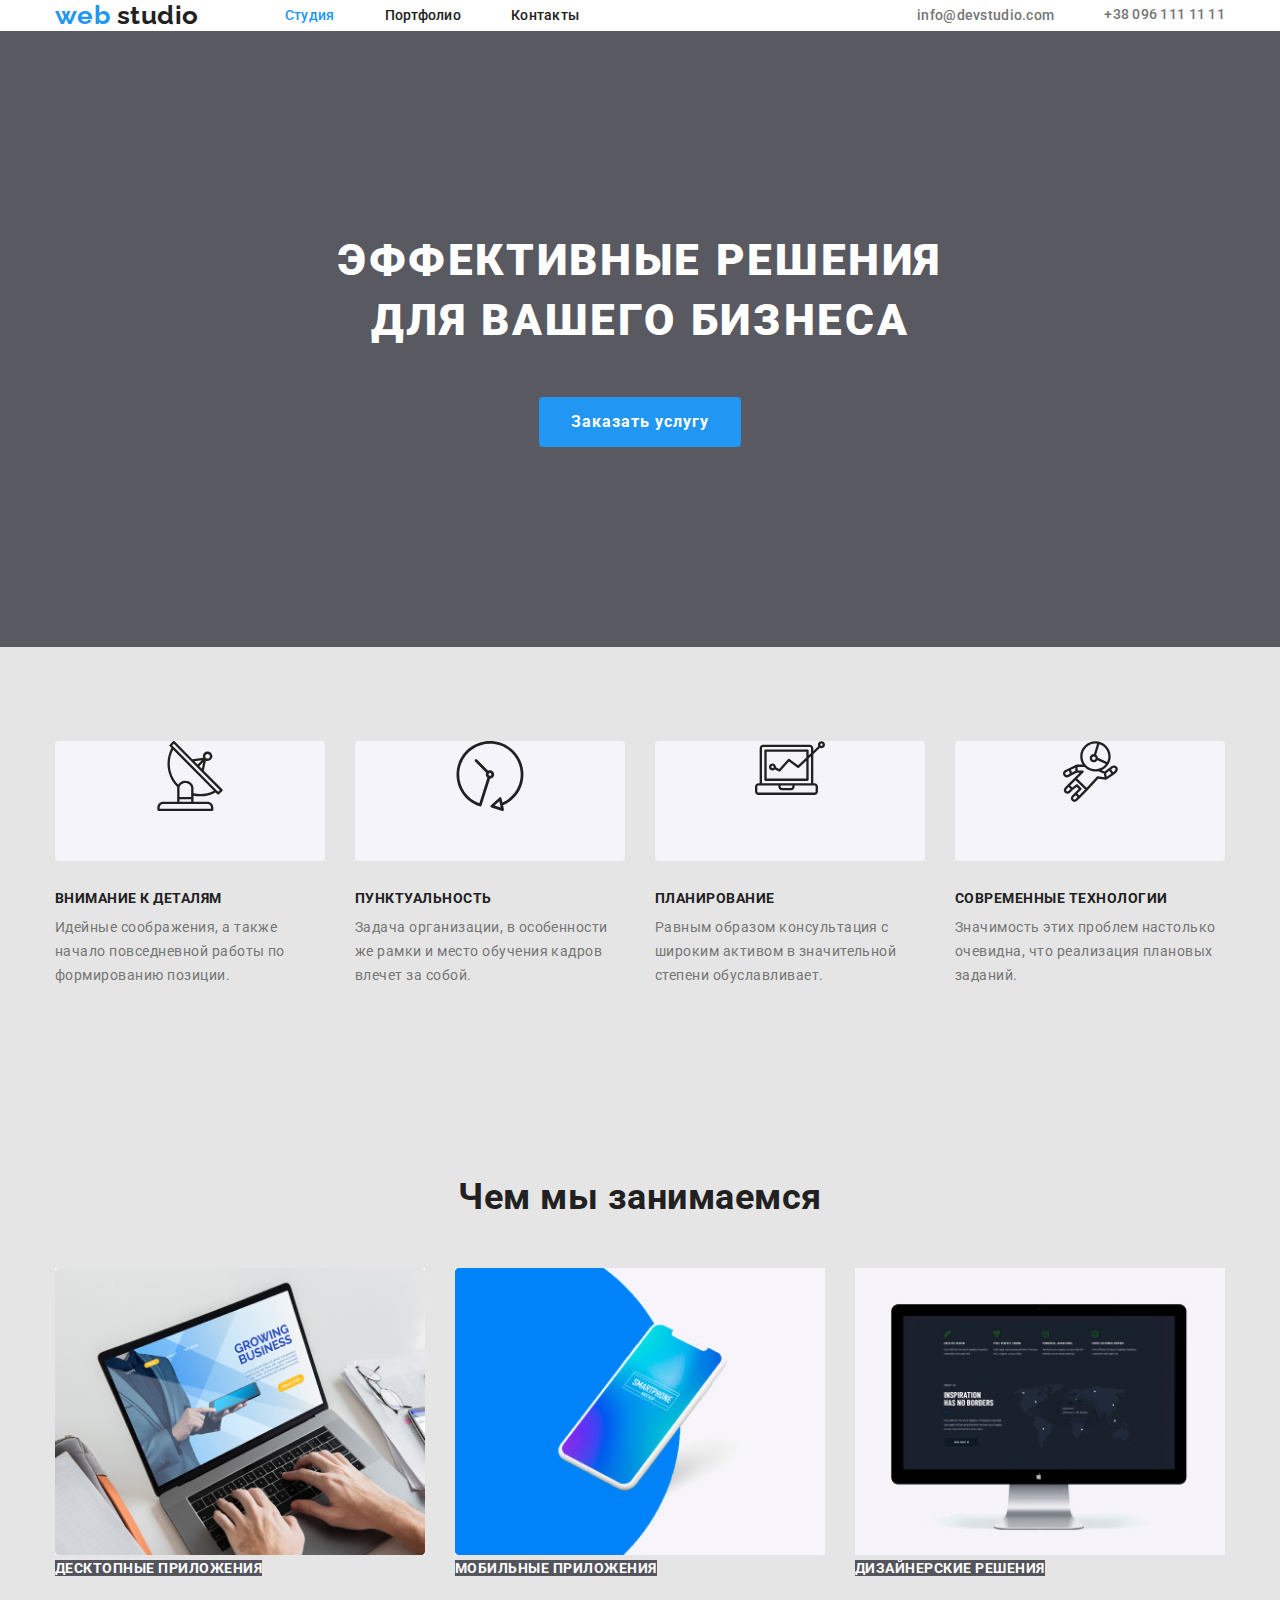
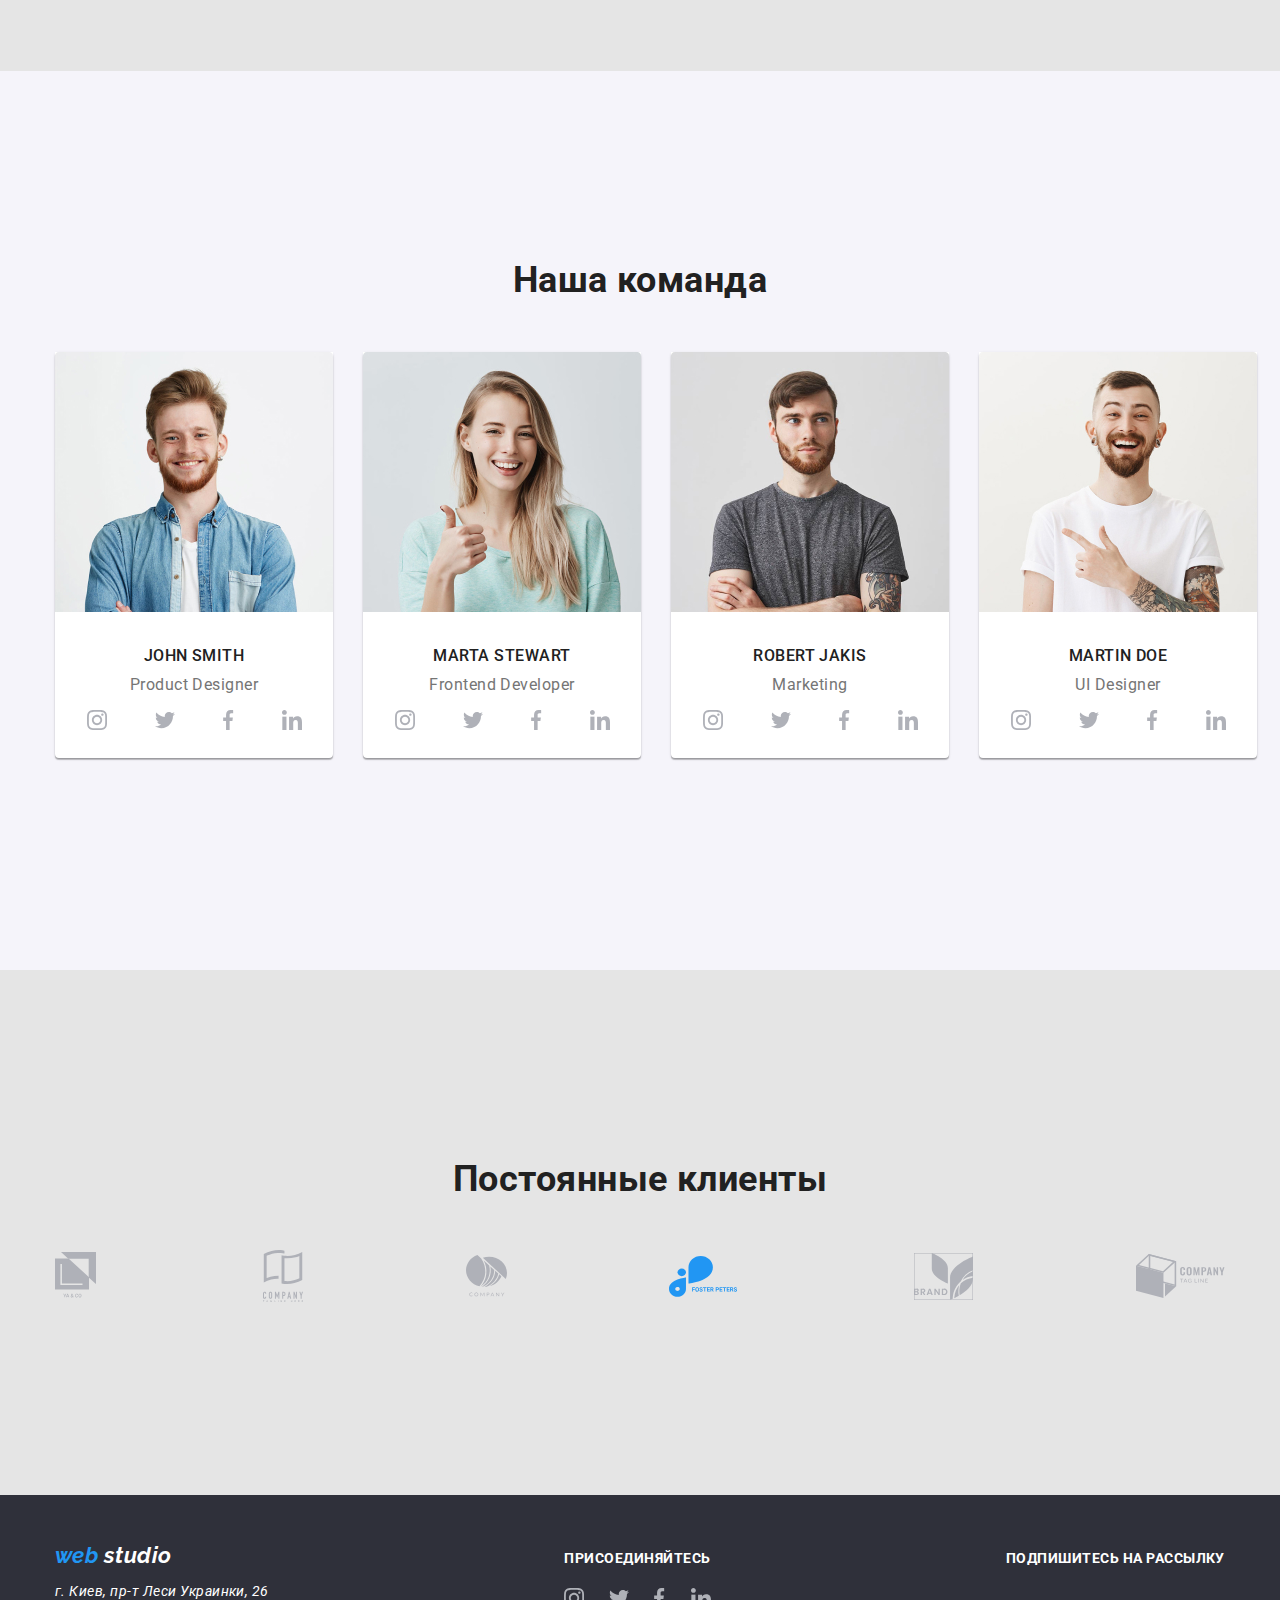
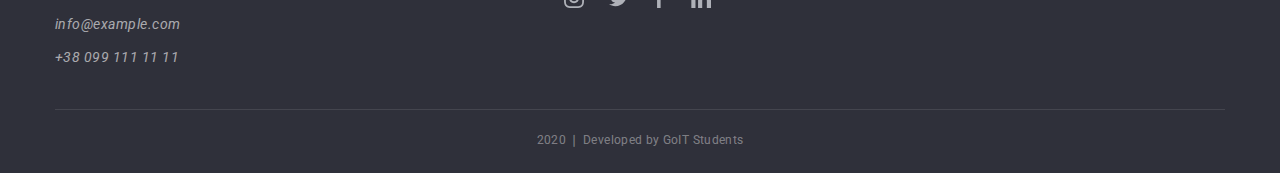
==== index.html @ 68150694 "Создает репозиторий" ====
<!DOCTYPE html>
<html lang="ru">
  <head>
    <meta charset="UTF-8" />
    <meta name="viewport" content="width=device-width, initial-scale=1.0" />
    <title>Document</title>
    <link
      href="https://fonts.googleapis.com/css2?family=Raleway:wght@700&family=Roboto:wght@400;500;700;900&display=swap"
      rel="stylesheet"
    />
    <link
      rel="stylesheet"
      href="https://cdnjs.cloudflare.com/ajax/libs/modern-normalize/0.6.0/modern-normalize.min.css"
    />
    <link rel="stylesheet" href="./css/styles.css" />
  </head>
  <body>
    <header class="page-header">
      <div class="container header-main">
        <a class="logo-nav" href="/">
          <span class="logo-left logo">web</span>
          <span class="logo-riht logo">studio</span></a
        >
        <nav>
          <ul class="header-listf list">
            <li class="item">
              <a class="link-navf current" href="./index.html">Студия</a>
            </li>
            <li class="item">
              <a class="link-navf" href="./portfolio.html">Портфолио</a>
            </li>
            <li class="item"><a class="link-navf" href="">Контакты</a></li>
          </ul>
        </nav>

        <ul class="header-lists list">
          <li class="item">
            <a class="link-navs" href="">info@devstudio.com</a>
          </li>
          <li class="tel item">+38 096 111 11 11</li>
        </ul>
      </div>
    </header>

    <main>
      <section class="hero">
        <h1 class="hero-title">
          эффективные решения<br />
          для вашего бизнеса
        </h1>
        <a class="hero-button" href="">Заказать услугу</a>
      </section>

      <section class="section">
        <div class="container">
          <h2 class="section-title hidden">Преимущества</h2>
          <ul class="list advantages">
            <li class="item">
              <div class="img-small">
                <img src="./images/антенна.svg" alt="антенна" />
              </div>
              <h3 class="section-titles">Внимание к деталям</h3>
              <p class="section-text">
                Идейные соображения, а также начало повседневной работы по
                формированию позиции.
              </p>
            </li>

            <li class="item">
              <div class="img-small">
                <img src="./images/часы.svg" alt="часы" />
              </div>
              <h3 class="section-titles">Пунктуальность</h3>
              <p class="section-text">
                Задача организации, в особенности же рамки и место обучения
                кадров влечет за собой.
              </p>
            </li>
            <li class="item">
              <div class="img-small">
                <img src="./images/комп.svg" alt="компьютер" />
              </div>
              <h3 class="section-titles">Планирование</h3>
              <p class="section-text">
                Равным образом консультация с широким активом в значительной
                степени обуславливает.
              </p>
            </li>
            <li class="item">
              <div class="img-small">
                <img src="./images/космонавт.svg" alt="космонавт" />
              </div>
              <h3 class="section-titles">Современные технологии</h3>
              <p class="section-text">
                Значимость этих проблем настолько очевидна, что реализация
                плановых заданий.
              </p>
            </li>
          </ul>
        </div>
      </section>

      <section class="section">
        <div class="container">
          <h2 class="section-title">Чем мы занимаемся</h2>
          <ul class="list work">
            <li class="item">
              <img src="./images/laptop.jpg" alt="" width="370" />
              <a class="link" href="">
                Десктопные приложения
              </a>
            </li>
            <li class="item">
              <img src="./images/mobile.jpg" alt="" width="370" />

              <a class="link" href="">Мобильные приложения</a>
            </li>
            <li class="item">
              <img src="./images/monitor.jpg" alt="" width="370" />
              <a class="link" href="">Дизайнерские решения</a>
            </li>
          </ul>
        </div>
      </section>

      <section class="section comand">
        <div class="container-second">
          <h2 class="comanda-title">
            Наша команда
          </h2>
          <ul class="list list-comanda">
            <div class="link-comanda">
              <li>
                <img class="comand-img" src="./images/Jonn.jpg" alt="" />
                <h3 class="section-titles comand-name">John Smith</h3>
                <p class="section-text comand-text">Product Designer</p>
                <ul class="list social-networks">
                  <li class="item">
                    <a href="">
                      <img src="./images/instagram.svg" alt="логотип инстаграм"
                    /></a>
                  </li>
                  <li class="item">
                    <a href="">
                      <img src="./images/twitter.svg" alt="логотип твитер"
                    /></a>
                  </li>
                  <li class="item">
                    <a href="">
                      <img src="./images/facebook.svg" alt="логотип фейсбук"
                    /></a>
                  </li>
                  <li class="item">
                    <a href="">
                      <img src="./images/linkedin.svg" alt="логотип линкден"
                    /></a>
                  </li>
                </ul>
              </li>
            </div>
            <div class="link-comanda">
              <li>
                <img class="comand-img" src="./images/Marta.jpg" alt="" />
                <h3 class="section-titles comand-name">Marta Stewart</h3>
                <p class="section-text comand-text">Frontend Developer</p>
                <ul class="list social-networks">
                  <li class="item">
                    <a href="">
                      <img src="./images/instagram.svg" alt="логотип инстаграм"
                    /></a>
                  </li>
                  <li class="item">
                    <a href="">
                      <img src="./images/twitter.svg" alt="логотип твитер"
                    /></a>
                  </li>
                  <li class="item">
                    <a href="">
                      <img src="./images/facebook.svg" alt="логотип фейсбук"
                    /></a>
                  </li>
                  <li class="item">
                    <a href="">
                      <img src="./images/linkedin.svg" alt="логотип линкден"
                    /></a>
                  </li>
                </ul>
              </li>
            </div>
            <div class="link-comanda">
              <li>
                <img class="comand-img" src="./images/Robert.jpg" alt="" />
                <h3 class="section-titles comand-name">Robert Jakis</h3>
                <p class="section-text comand-text">Marketing</p>
                <ul class="list social-networks">
                  <li class="item">
                    <a href="">
                      <img src="./images/instagram.svg" alt="логотип инстаграм"
                    /></a>
                  </li>
                  <li class="item">
                    <a href="">
                      <img src="./images/twitter.svg" alt="логотип твитер"
                    /></a>
                  </li>
                  <li class="item">
                    <a href="">
                      <img src="./images/facebook.svg" alt="логотип фейсбук"
                    /></a>
                  </li>
                  <li class="item">
                    <a href="">
                      <img src="./images/linkedin.svg" alt="логотип линкден"
                    /></a>
                  </li>
                </ul>
              </li>
            </div>
            <div class="link-comanda">
              <li>
                <img class="comand-img" src="./images/Martin.jpg" alt="" />
                <h3 class="section-titles comand-name">Martin Doe</h3>
                <p class="section-text comand-text">UI Designer</p>
                <ul class="list social-networks">
                  <li class="item">
                    <a href="">
                      <img src="./images/instagram.svg" alt="логотип инстаграм"
                    /></a>
                  </li>
                  <li class="item">
                    <a href="">
                      <img src="./images/twitter.svg" alt="логотип твитер"
                    /></a>
                  </li>
                  <li class="item">
                    <a href="">
                      <img src="./images/facebook.svg" alt="логотип фейсбук"
                    /></a>
                  </li>
                  <li class="item">
                    <a href="">
                      <img src="./images/linkedin.svg" alt="логотип линкден"
                    /></a>
                  </li>
                </ul>
              </li>
            </div>
          </ul>
        </div>
      </section>

      <section class="section">
        <div class="container-second">
          <h2 class="section-title">Постоянные клиенты</h2>
          <ul class="list client">
            <li class="item">
              <a href=""><img src="./images/logo1.svg" alt="" /></a>
            </li>
            <li class="item">
              <a href=""><img src="./images/logo2.svg" alt="" /></a>
            </li>
            <li class="item">
              <a href=""><img src="./images/logo3.svg" alt="" /></a>
            </li>
            <li class="item">
              <a href=""><img src="./images/logo4.svg" alt="" /></a>
            </li>
            <li class="item">
              <a href=""><img src="./images/logo5.svg" alt="" /></a>
            </li>
            <li class="item">
              <a href=""><img src="./images/logo6.svg" alt="" /></a>
            </li>
          </ul>
        </div>
      </section>
    </main>
    <footer>
      <div class="container">
        <div class="footer-main">
          <div class="footer-left">
            <address class="footer-address">
              <a class="logo-footer" href="/">
                <span class="logo-left logo">web</span>
                <span class="logo-rihts logo">studio</span></a
              >
              <p class="footer-text">г. Киев, пр-т Леси Украинки, 26</p>

              <a class="footer-link footer-text" href="">info@example.com</a>

              <a class="footer-link" href="">+38 099 111 11 11</a>
            </address>
          </div>
          <div class="footer-center">
            <b class="action">Присоединяйтесь</b>
            <ul class="list social-networksf">
              <li class="item">
                <a href="">
                  <img src="./images/instagram.svg" alt="логотип инстаграм"
                /></a>
              </li>
              <li class="item">
                <a href="">
                  <img src="./images/twitter.svg" alt="логотип твитер"
                /></a>
              </li>
              <li class="item">
                <a href="">
                  <img src="./images/facebook.svg" alt="логотип фейсбук"
                /></a>
              </li>
              <li class="item">
                <a href="">
                  <img src="./images/linkedin.svg" alt="логотип линкден"
                /></a>
              </li>
            </ul>
          </div>
          <div class="footer-riht">
            <b class="action">Подпишитесь на рассылку</b>
          </div>
        </div>

        <p class="end">2020 &#10072; Developed by GoIT Students</p>
      </div>
    </footer>
  </body>
</html>
---- css/styles.css ----
.list {
  padding: 0;
  margin: 0;
  list-style: none;
}
body {
  font-family: Roboto, sans-serif;
  letter-spacing: 0.03em;
}
.container {
  width: 1200px;

  padding-left: 15px;
  padding-right: 15px;
  margin: auto;
}
.container-second {
  width: 1200px;
  padding-top: 94px;
  padding-bottom: 94px;
  padding-left: 15px;
  padding-right: 15px;
  margin: auto;
}
.link-comanda {
  margin-bottom: 24px;
  background: #ffffff;
  box-shadow: 0px 2px 1px rgba(0, 0, 0, 0.2), 0px 1px 1px rgba(0, 0, 0, 0.14),
    0px 1px 3px rgba(0, 0, 0, 0.12);
  border-radius: 4px;
}

.logo-left {
  color: #2196f3;
}
.logo-riht {
  color: #212121;
}
.link-navf:hover,
.link-navf:focus {
  color: #2196f3;
}

.link-navf:active {
  color: #2196f3;
}

.link-navf.current {
  color: #2196f3;
}

.link-navf {
  color: #212121;
  font-weight: 500;
  font-size: 14px;
  line-height: 1.14;
  letter-spacing: 0.02em;
  text-decoration: none;
}

.header-listf .item:not(:last-child) {
  margin-right: 50px;
}

.header-lists .item:not(:last-child) {
  margin-right: 30px;
}

.link-navs:hover,
.link-navs:focus {
  color: #2196f3;
}
.link-navs,
.tel {
  color: #757575;
  font-weight: 500;
  font-size: 14px;
  line-height: 1.14;
  letter-spacing: 0.02em;
  text-decoration: none;
}
.header-listf {
  display: flex;
  margin-left: 86px;
}

.header-lists {
  display: flex;
  margin-left: auto;
  align-items: center;
}

.header-main {
  display: flex;
  align-items: center;
}
.header-main .item:not(:last-child) {
  margin-right: 50px;
}

.page-header {
  background-color: #ffffff;
}
.hero {
  padding-top: 200px;
  padding-bottom: 200px;
  background-color: rgba(47, 48, 58, 0.8);
  text-align: center;
}
.hero-title {
  margin-top: 0;
  margin-bottom: 46px;

  color: #ffffff;
  font-weight: 900;
  font-size: 44px;
  line-height: 1.36;
  text-align: center;
  letter-spacing: 0.06em;
  text-transform: uppercase;
}
.hero-button {
  display: inline-block;

  padding: 10px 32px;
  color: #ffffff;

  background-color: #2196f3;
  font-weight: bold;
  font-size: 16px;
  line-height: 1.87;
  text-align: center;
  letter-spacing: 0.06em;
  text-decoration: none;
  border-radius: 4px;
}

.hidden {
  position: absolute;
  clip: rect(0 0 0 0);
  width: 1px;
  height: 1px;
  margin: -1px;
}
.section {
  padding-top: 94px;
  padding-bottom: 94px;
  background-color: #e5e5e5;
}
.section-portfolio {
  padding-top: 99px;
  padding-bottom: 114px;
  background-color: #e5e5e5;
}
.section-title {
  margin-top: 0;
  margin-bottom: 50px;
  color: #212121;
  font-weight: bold;
  font-size: 36px;
  line-height: 1.17;
  text-align: center;
}
.advantages {
  display: flex;
  align-items: center;
}

.advantages .item:not(:last-child) {
  margin-right: 30px;
}
.img-small {
  display: inline-block;
  width: 270px;
  height: 120px;
  border-radius: 4px;
  background-color: #f5f4fa;
  text-align: center;
}
.work {
  display: flex;
  align-items: center;
}
.work .item:not(:last-child) {
  margin-right: 30px;
}
.comand {
  background-color: #f5f4fa;
}
.list-comanda {
  display: flex;
  align-items: center;
}
.list-comanda .link-comanda:not(:last-child) {
  margin-right: 30px;
}

.section-text {
  margin-top: 10px;
  margin-bottom: 0;

  color: #757575;
  font-weight: normal;
  font-size: 14px;
  line-height: 1.71;
}
.section-titles {
  margin-top: 30px;
  margin-bottom: 0;

  color: #212121;
  font-weight: bold;
  font-size: 14px;
  line-height: 1.14;
  text-transform: uppercase;
}
.comanda-title {
  margin-top: 0;
  margin-bottom: 50px;

  color: #212121;
  font-weight: bold;
  font-size: 36px;
  line-height: 1.17;
  text-align: center;
}
.comand-name {
  margin-top: 0px;
  margin-bottom: 10px;
  font-weight: 500;
  font-size: 16px;
  line-height: 1.19;
  text-align: center;
}
.comand-img {
  margin-bottom: 30px;
}
.comand-text {
  margin-top: 0px;
  margin-bottom: 16px;
  font-weight: normal;
  font-size: 16px;
  line-height: 1.19;
  text-align: center;
}
.social-networks {
  padding-left: 32px;
  padding-right: 31px;
  padding-bottom: 24px;
}

.social-networks {
  display: flex;
  align-items: center;
  justify-content: space-between;
}
.social-networks .item:not(:last-child) {
  margin-right: 10px;
}
.client {
  display: flex;
  align-items: center;
  justify-content: space-between;
}
.client .item:not(:last-child) {
  margin-right: 30px;
}

.link {
  color: #ffffff;
  background-color: rgba(47, 48, 58, 0.8);
  font-weight: bold;
  font-size: 14px;
  line-height: 1.14;
  text-align: center;
  text-transform: uppercase;
  text-decoration: none;
}

}
.link:hover,
.link:focus {
  color: #2196f3;
}

footer {
  color: #ffffff;
  background-color: #2f303a;
}

.logo-rihts {
  color: #ffffff;
}
.footer-link {
  color: rgba(255, 255, 255, 0.6);
  text-decoration: none;
}

.logo {
  font-family: Raleway, sans-serif;
}
.logo-nav {
  font-weight: bold;
  font-size: 26px;
  line-height: 1.19;
  text-decoration: none;
}
.footer-address {
  font-weight: normal;
  font-size: 14px;
  line-height: 24px;
}
.footer-text {
  display: block;
  margin-top: 0px;
  margin-bottom: 9px;
}
.logo-footer {
  display: inline-block;
  margin-bottom: 10px;
  font-weight: bold;
  font-size: 22px;
  line-height: 1.18;
  text-decoration: none;
}
.footer-main {
  display: flex;
  align-items: flex-start;
}
.footer-main {
  padding-top: 48px;
  padding-bottom: 28px;
  align-items: baseline;
  justify-content: space-between;
}

.social-networksf {
  display: flex;
  align-items: center;
  justify-content: space-between;
}
.action {
  display: inline-block;
  margin-bottom: 21px;
  font-weight: bold;
  font-size: 14px;
  line-height: 1.14;
  text-transform: uppercase;
}
.end {
  margin-bottom: 0px;
  padding-top: 18px;
  padding-bottom: 21px;
  border-top: 1px solid rgba(255, 255, 255, 0.1);
  font-family: Roboto;
  font-style: normal;
  font-weight: normal;
  font-size: 12px;
  line-height: 2;

  text-align: center;
  letter-spacing: 0.03em;

  color: rgba(255, 255, 255, 0.4);
}

.main-section {
  padding-top: 94px;
  padding-bottom: 94px;
}
.button {
  display: inline-block;
  padding: 6px 22px;
  border-radius: 4px;

  color: #212121;
  background-color: #f5f4fa;
  font-style: normal;
  font-weight: 500;
  font-size: 16px;
  line-height: 1.62;
  text-align: center;
}
.button:hover,
.button:focus {
  color: #ffffff;
  background-color: #2196f3;
}

.list-button {
  display: flex;
  align-items: center;
  justify-content: center;

  margin-bottom: 50px;
}

.list-button .item:not(:last-child) {
  margin-right: 8px;
}

.section-start {
  margin-top: 0px;
  margin-bottom: 0px;
}
.list-main .item {
  width: 370px;
  margin-right: 30px;
  margin-bottom: 30px;
}
.list-main .item:nth-child(3n) {
  margin-right: 0px;
}
.list-main .item:nth-last-child(-n + 3) {
  margin-bottom: 0px;
}
.list-main {
  display: flex;
  flex-wrap: wrap;
}

.main-img {
  display: block;
}

.section-titlep {
  margin-top: 0px;
  margin-bottom: 4px;

  color: #212121;
  font-weight: bold;
  font-size: 18px;
  line-height: 2;
  letter-spacing: 0.06em;
}
.section-textp {
  margin-top: 0px;
  margin-bottom: 0px;

  padding-bottom: 20px;

  color: #757575;
  font-weight: normal;
  font-size: 16px;
  line-height: 1.87;
}

.section-textps {
  margin-top: 0px;
  margin-bottom: 0px;
  padding: 63px 24px;

  color: #ffffff;
  background-color: rgba(33, 150, 243, 0.9);
  font-weight: normal;
  font-size: 18px;
  line-height: 1.56;
}
.sections {
  padding: 20px 24px;

  background: #ffffff;
  border-left: 1px solid #eeeeee;
  border-right: 1px solid #eeeeee;
  border-bottom: 1px solid #eeeeee;

  box-sizing: border-box;
  border-bottom-right-radius: 5px;
  border-bottom-left-radius: 5px;
}
.cards {
  width: 370px;
  border-top-right-radius: 5px;
  border-top-left-radius: 5px;
  overflow: hidden;
}
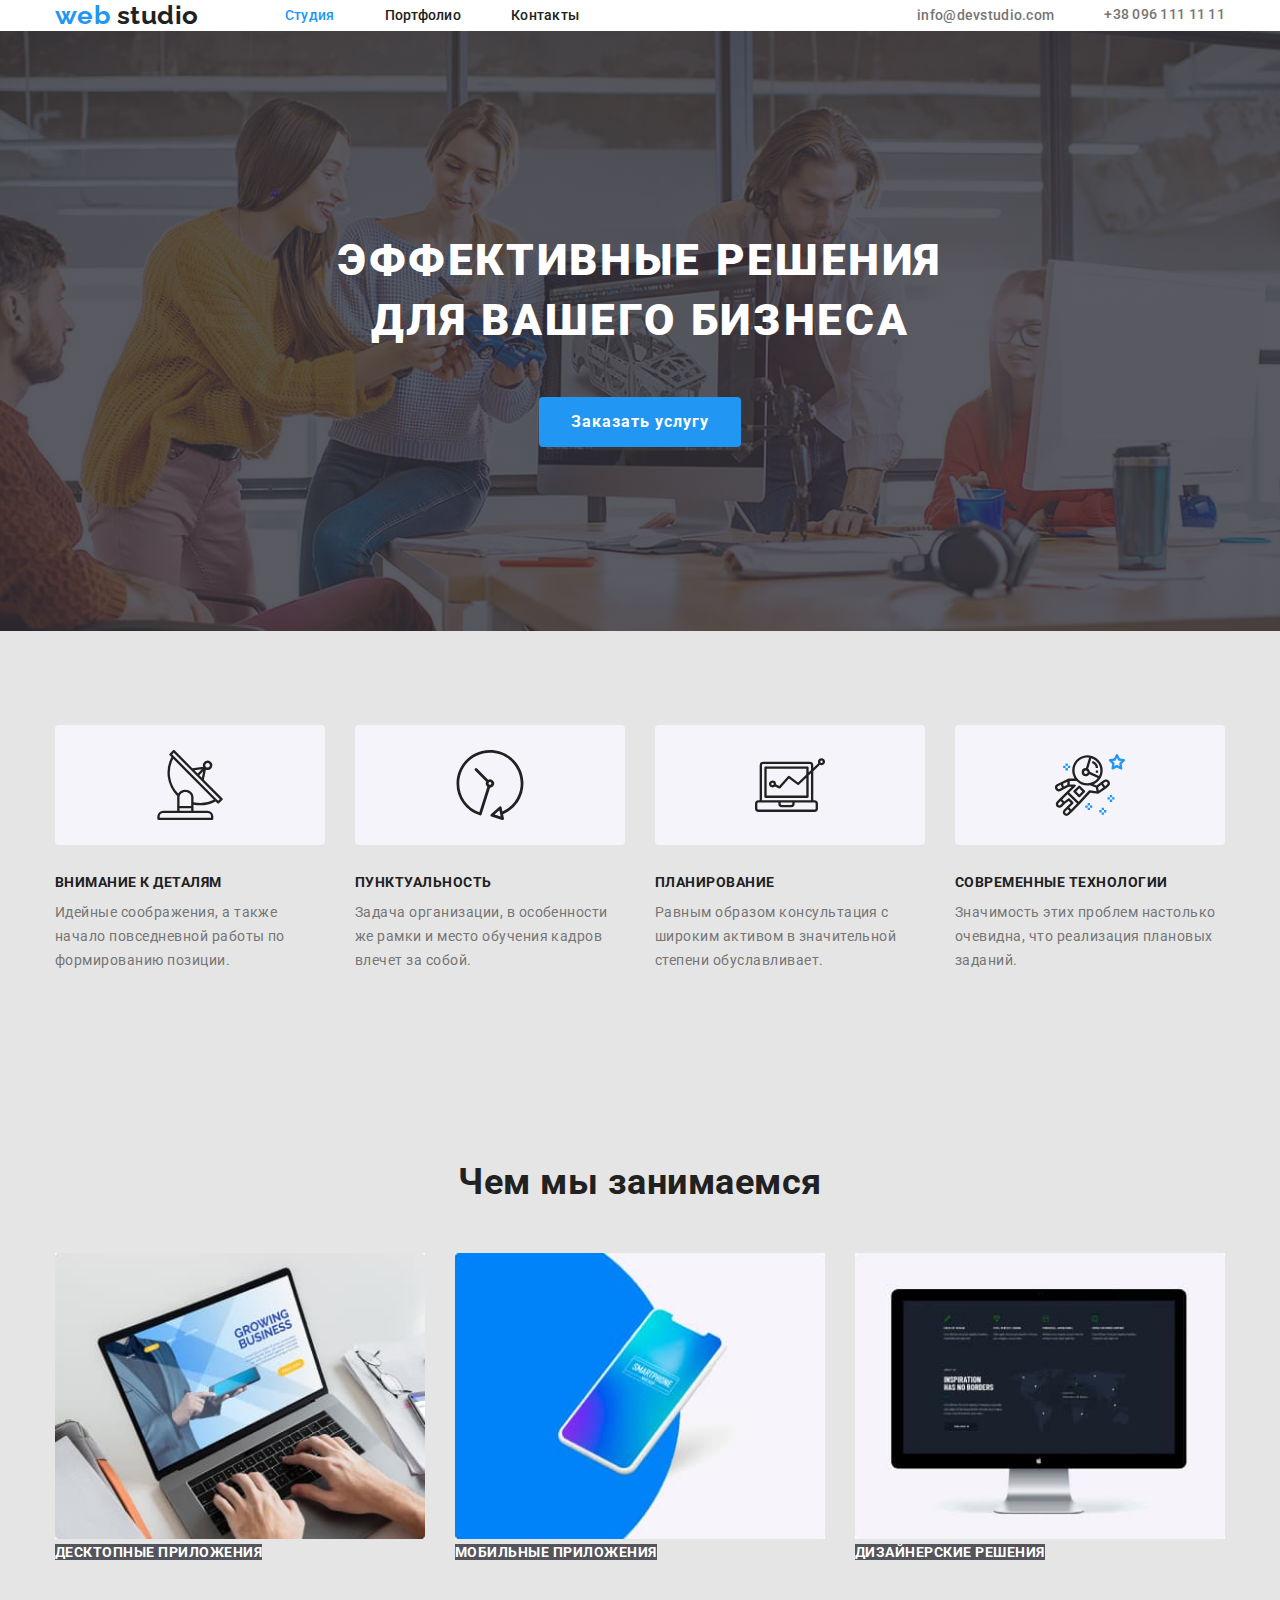
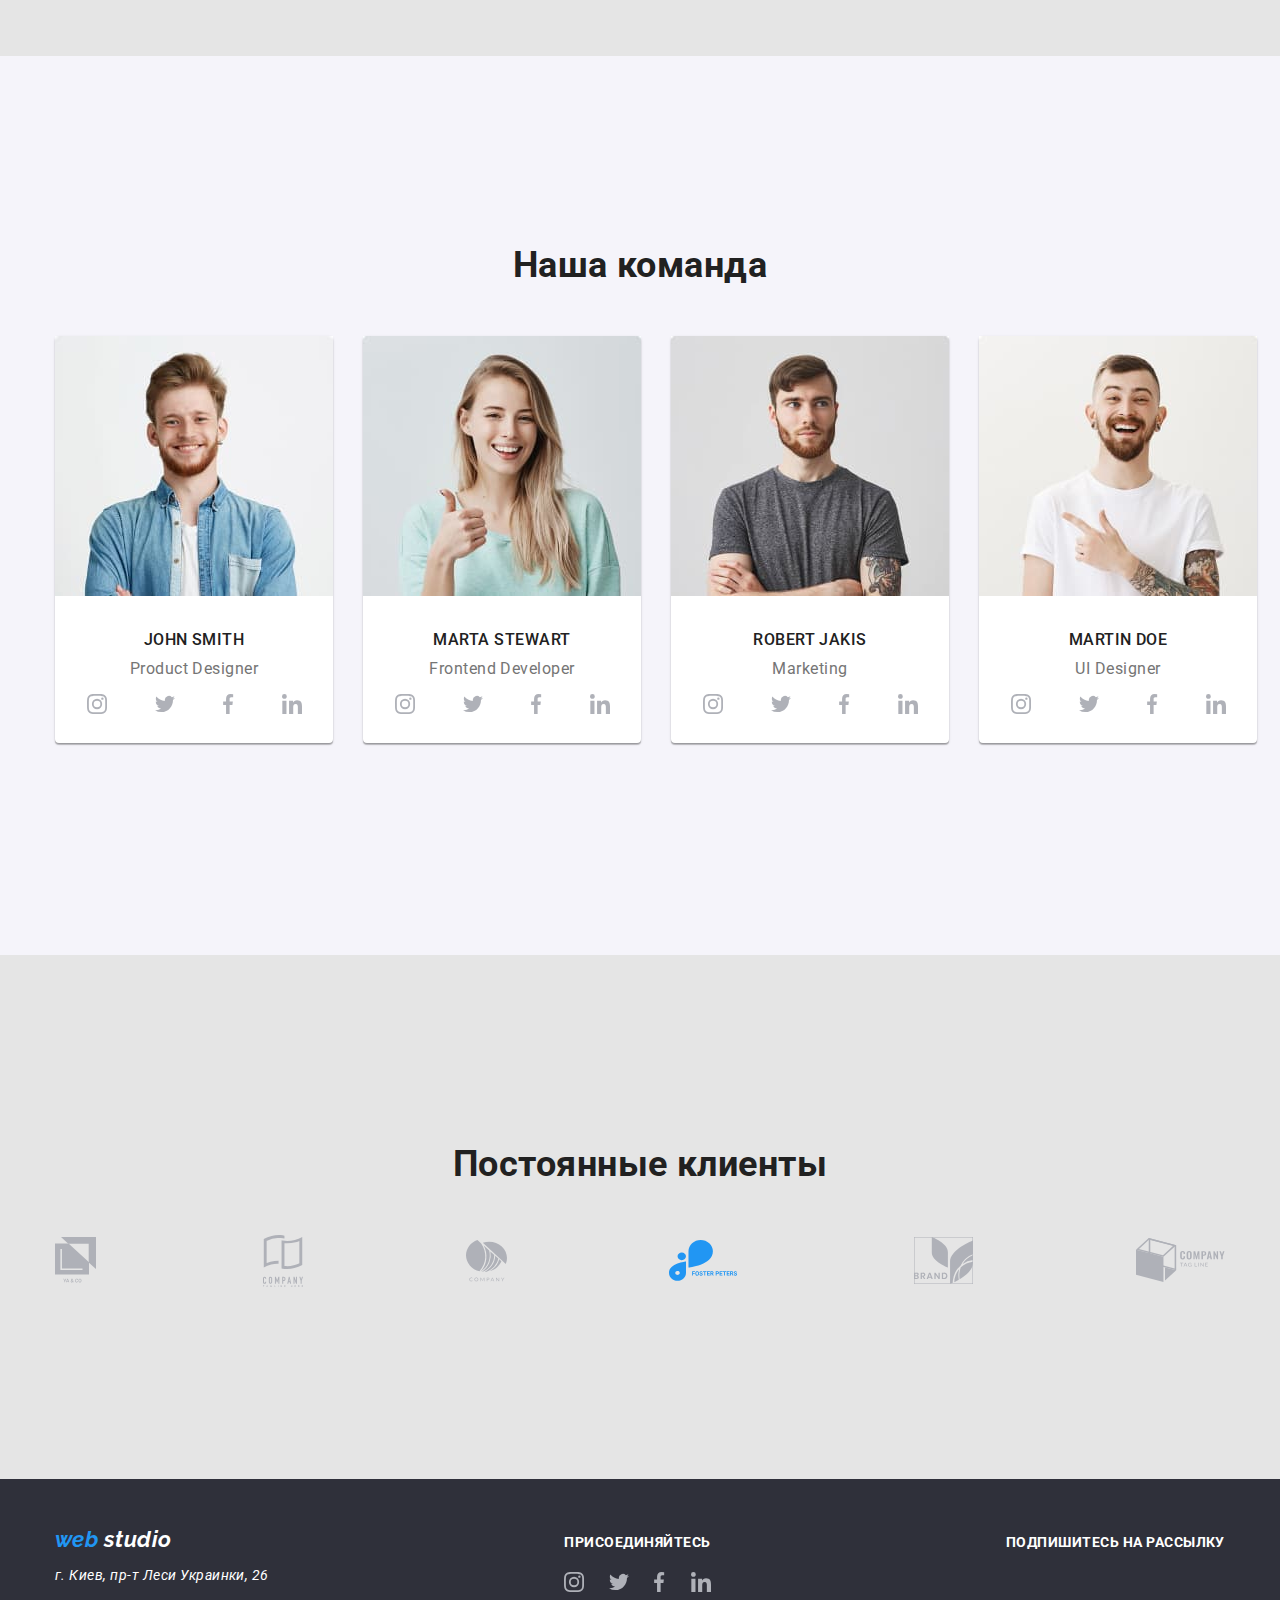
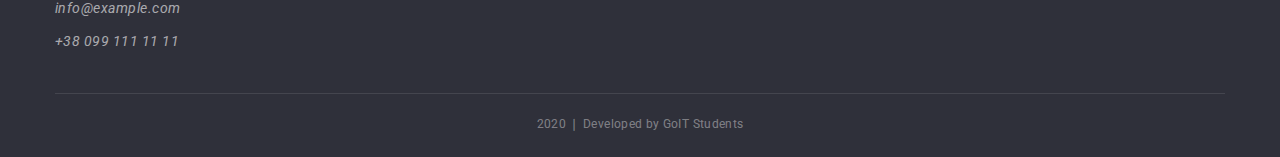
==== commit 5d6fcdfa: "делает героя" ====
--- a/index.html
+++ b/index.html
@@ -88,7 +88,7 @@
             </li>
             <li class="item">
               <div class="img-small">
-                <img src="./images/космонавт.svg" alt="космонавт" />
+                <img src="./images/astronaut.svg" alt="космонавт" />
               </div>
               <h3 class="section-titles">Современные технологии</h3>
               <p class="section-text">
--- a/css/styles.css
+++ b/css/styles.css
@@ -102,9 +102,18 @@
   background-color: #ffffff;
 }
 .hero {
+   height: 600px;
+  max-width: 1600px;
+  background-image: linear-gradient( to right, rgba(47, 48, 58, 0.8), rgba(47, 48, 58, 0.8)), url(../images/Header\ img.jpg);
+  
+  background-size: cover;
+  background-position: center;
+  background-repeat: no-repeat;
+  margin-left: auto;
+  margin-right: auto;
   padding-top: 200px;
   padding-bottom: 200px;
-  background-color: rgba(47, 48, 58, 0.8);
+  
   text-align: center;
 }
 .hero-title {
@@ -170,13 +179,18 @@
   margin-right: 30px;
 }
 .img-small {
-  display: inline-block;
+  display: flex;
   width: 270px;
   height: 120px;
   border-radius: 4px;
   background-color: #f5f4fa;
-  text-align: center;
-}
+  justify-content: center;
+  align-items: center;
+}
+
+
+  
+
 .work {
   display: flex;
   align-items: center;
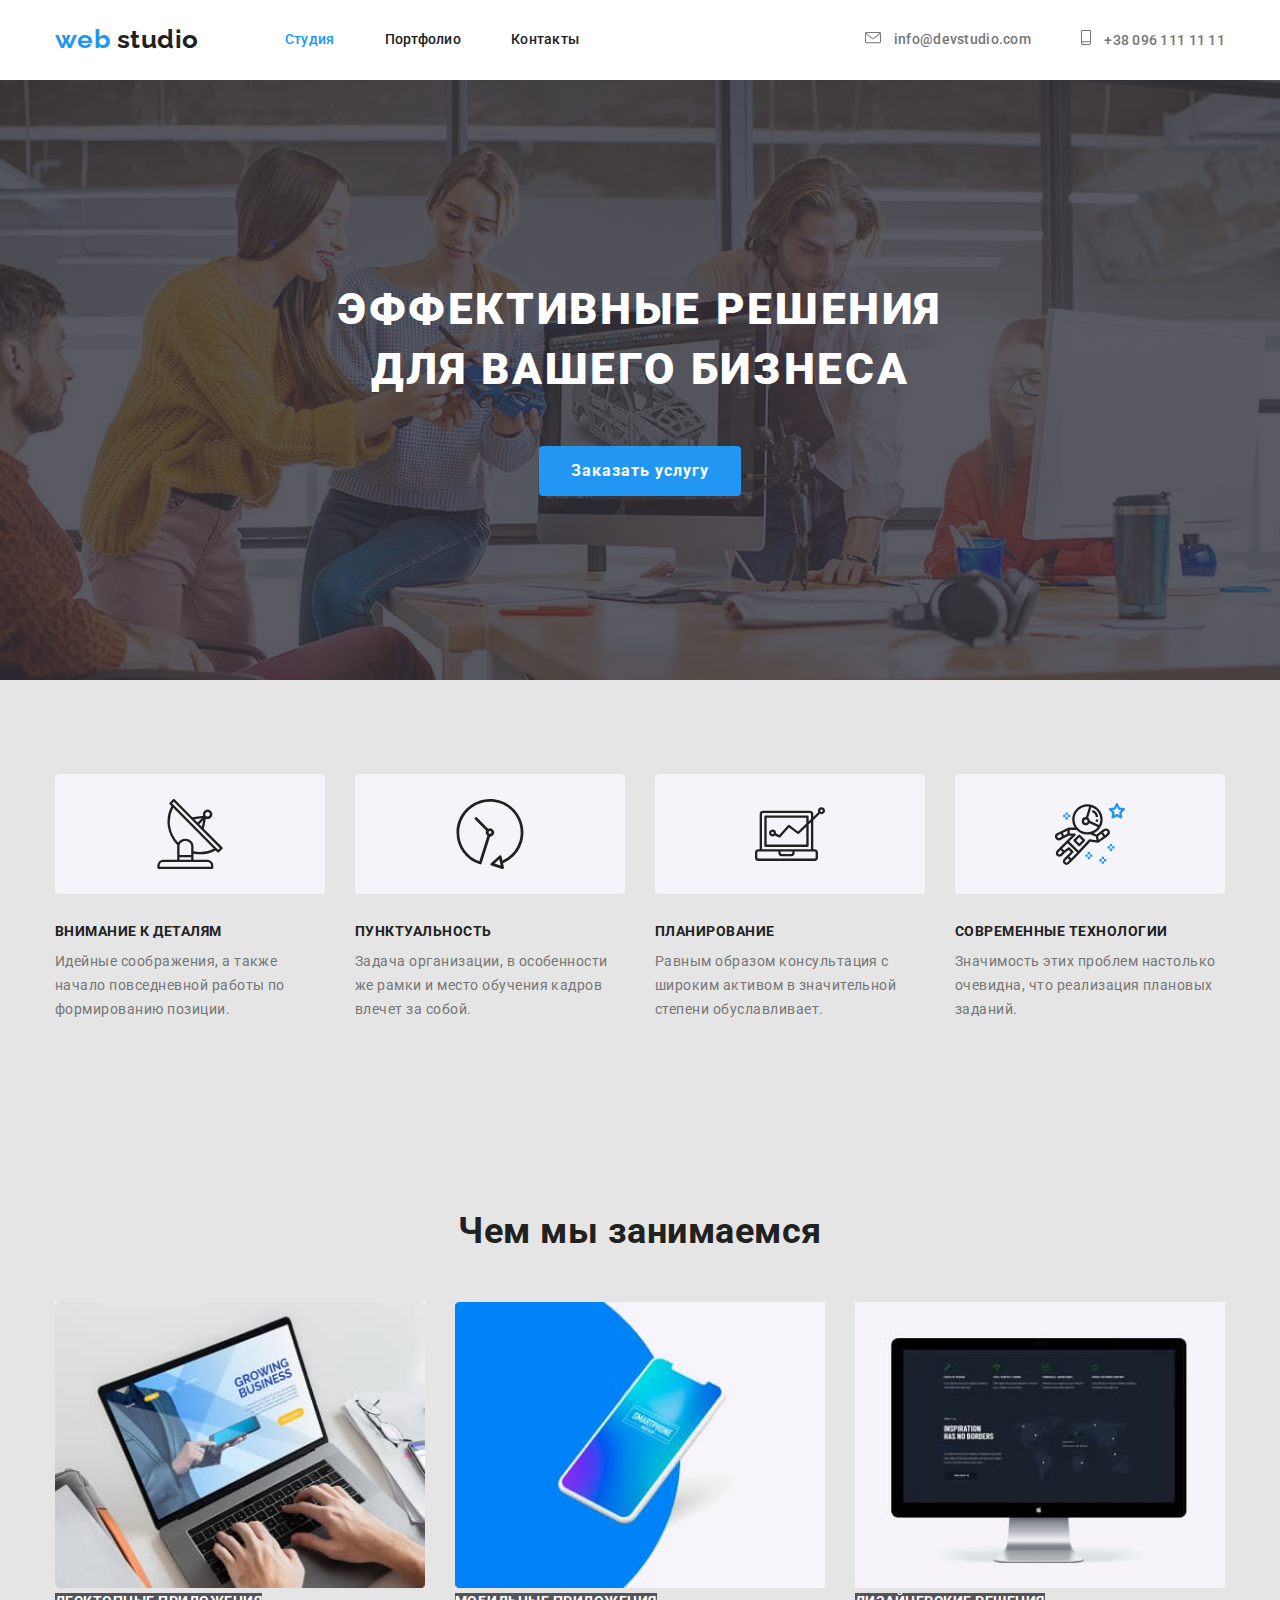
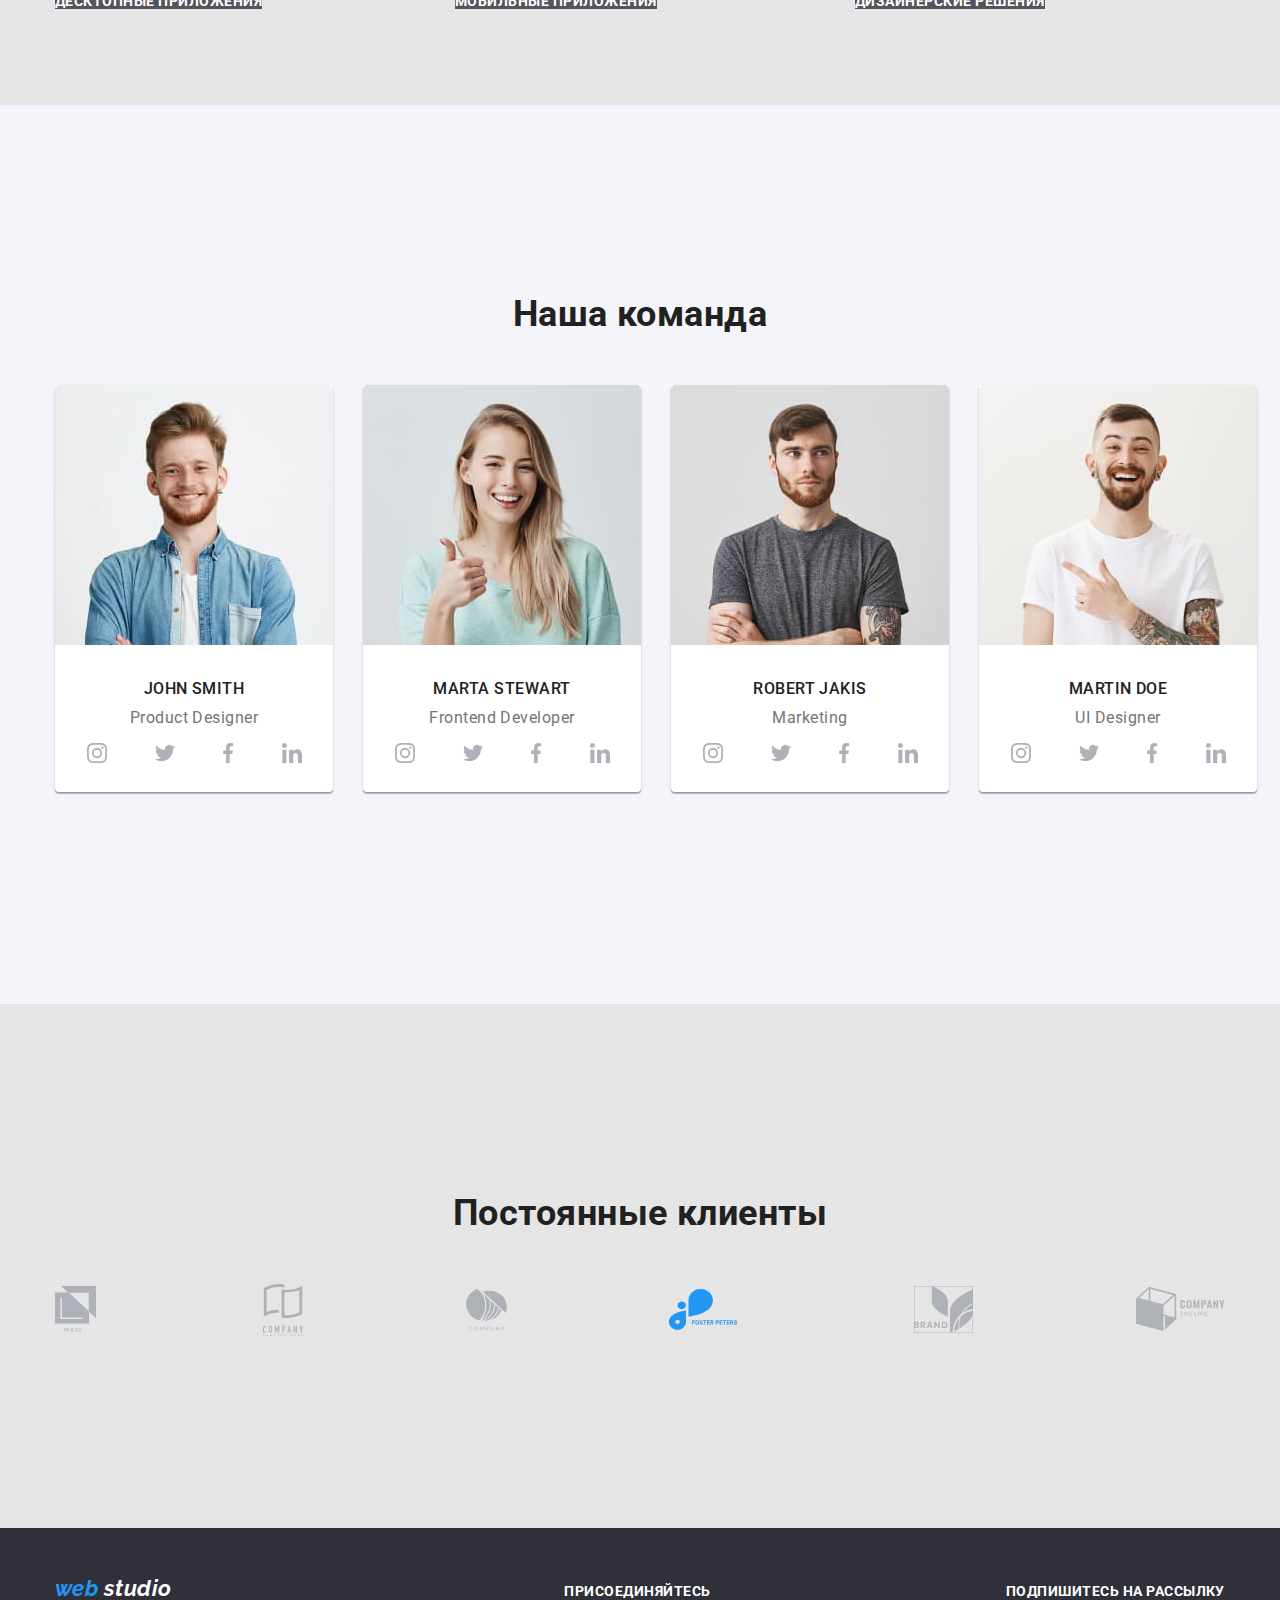
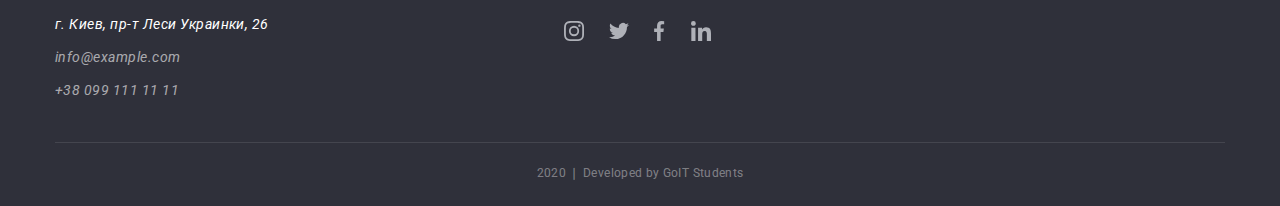
==== commit 2add1e08: "Переделывает хедер" ====
--- a/index.html
+++ b/index.html
@@ -35,9 +35,17 @@
 
         <ul class="header-lists list">
           <li class="item">
-            <a class="link-navs" href="">info@devstudio.com</a>
+            <a class="link-navs" href="">
+              <img class="navs-img" src="/images/envelope.svg" alt="" />
+              info@devstudio.com</a
+            >
           </li>
-          <li class="tel item">+38 096 111 11 11</li>
+          <li>
+            <p class="tel item">
+              <img class="navs-img" src="/images/smartphone.svg" alt="" /> +38
+              096 111 11 11
+            </p>
+          </li>
         </ul>
       </div>
     </header>
--- a/css/styles.css
+++ b/css/styles.css
@@ -70,8 +70,13 @@
 .link-navs:focus {
   color: #2196f3;
 }
+
+.navs-img{
+  margin-right: 10px;
+}
 .link-navs,
 .tel {
+  margin: 0px;
   color: #757575;
   font-weight: 500;
   font-size: 14px;
@@ -93,6 +98,8 @@
 .header-main {
   display: flex;
   align-items: center;
+  padding-top: 24px;
+  padding-bottom: 25px;
 }
 .header-main .item:not(:last-child) {
   margin-right: 50px;
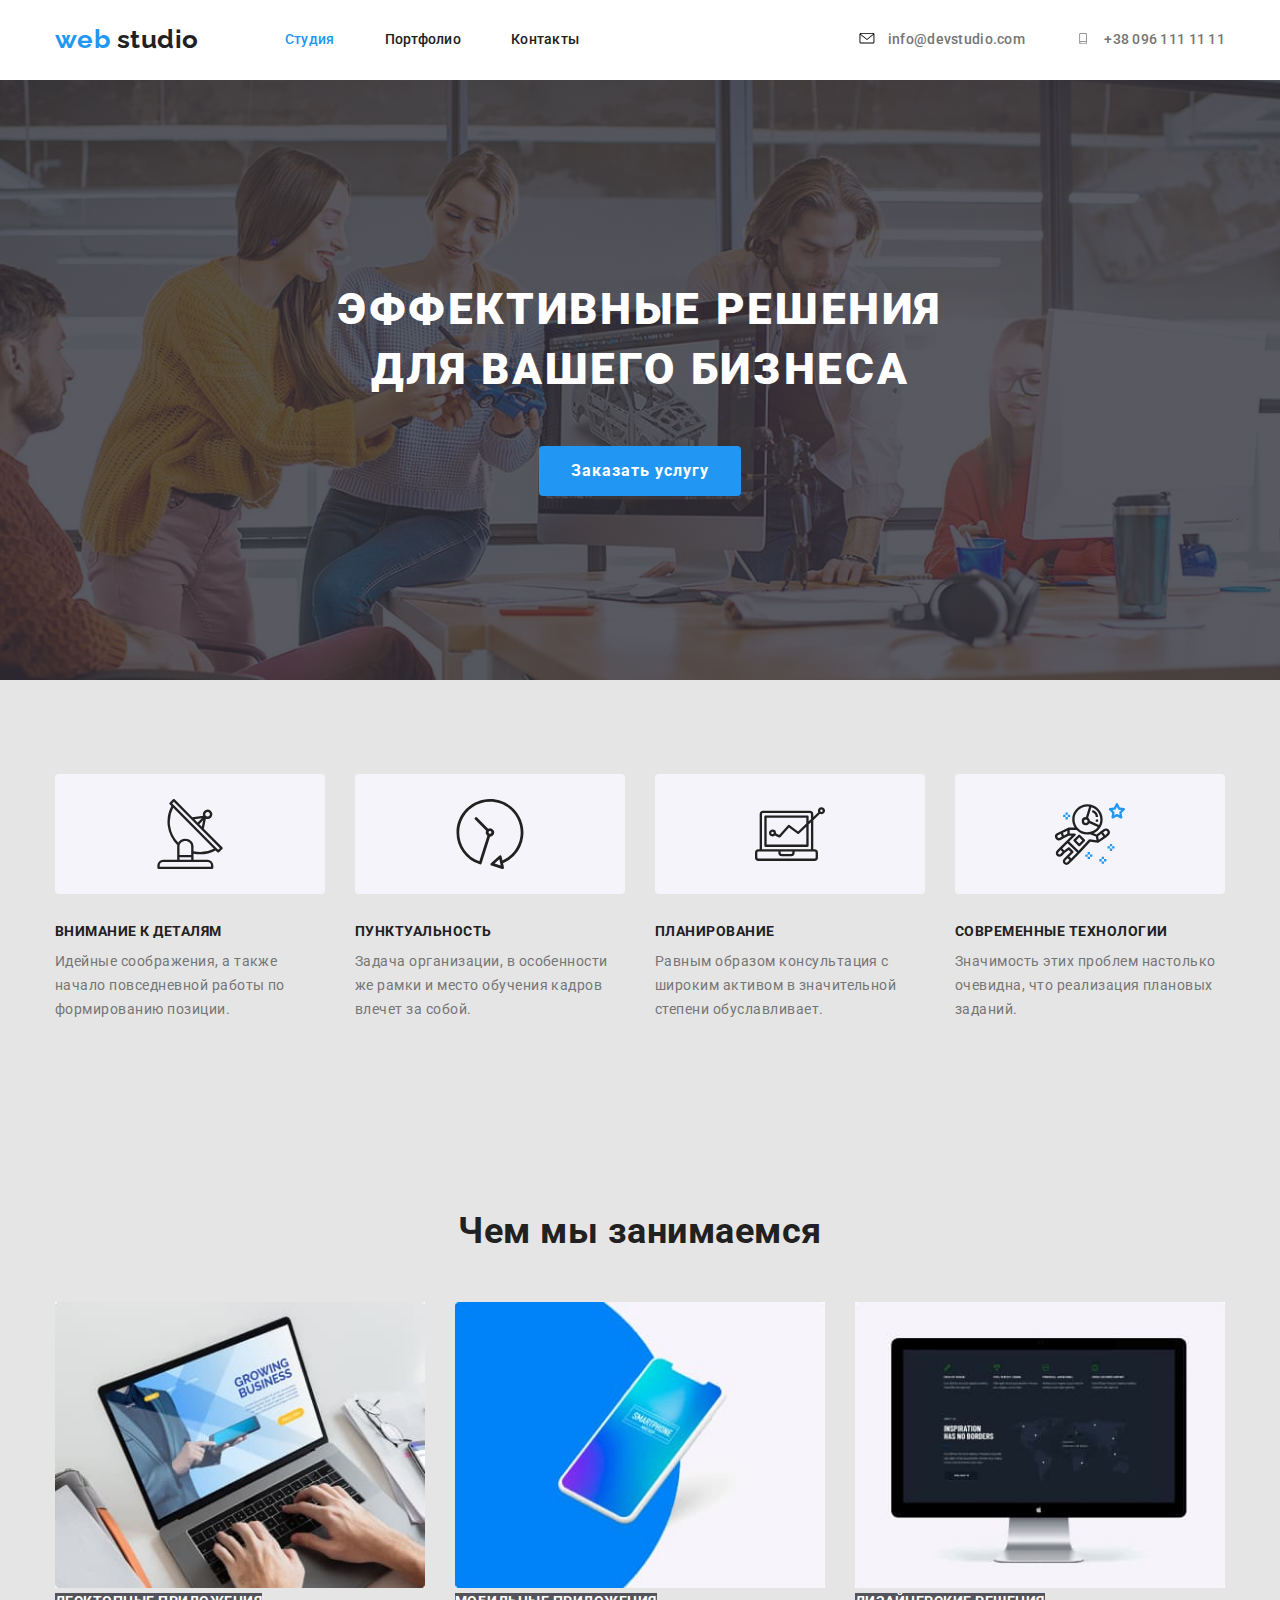
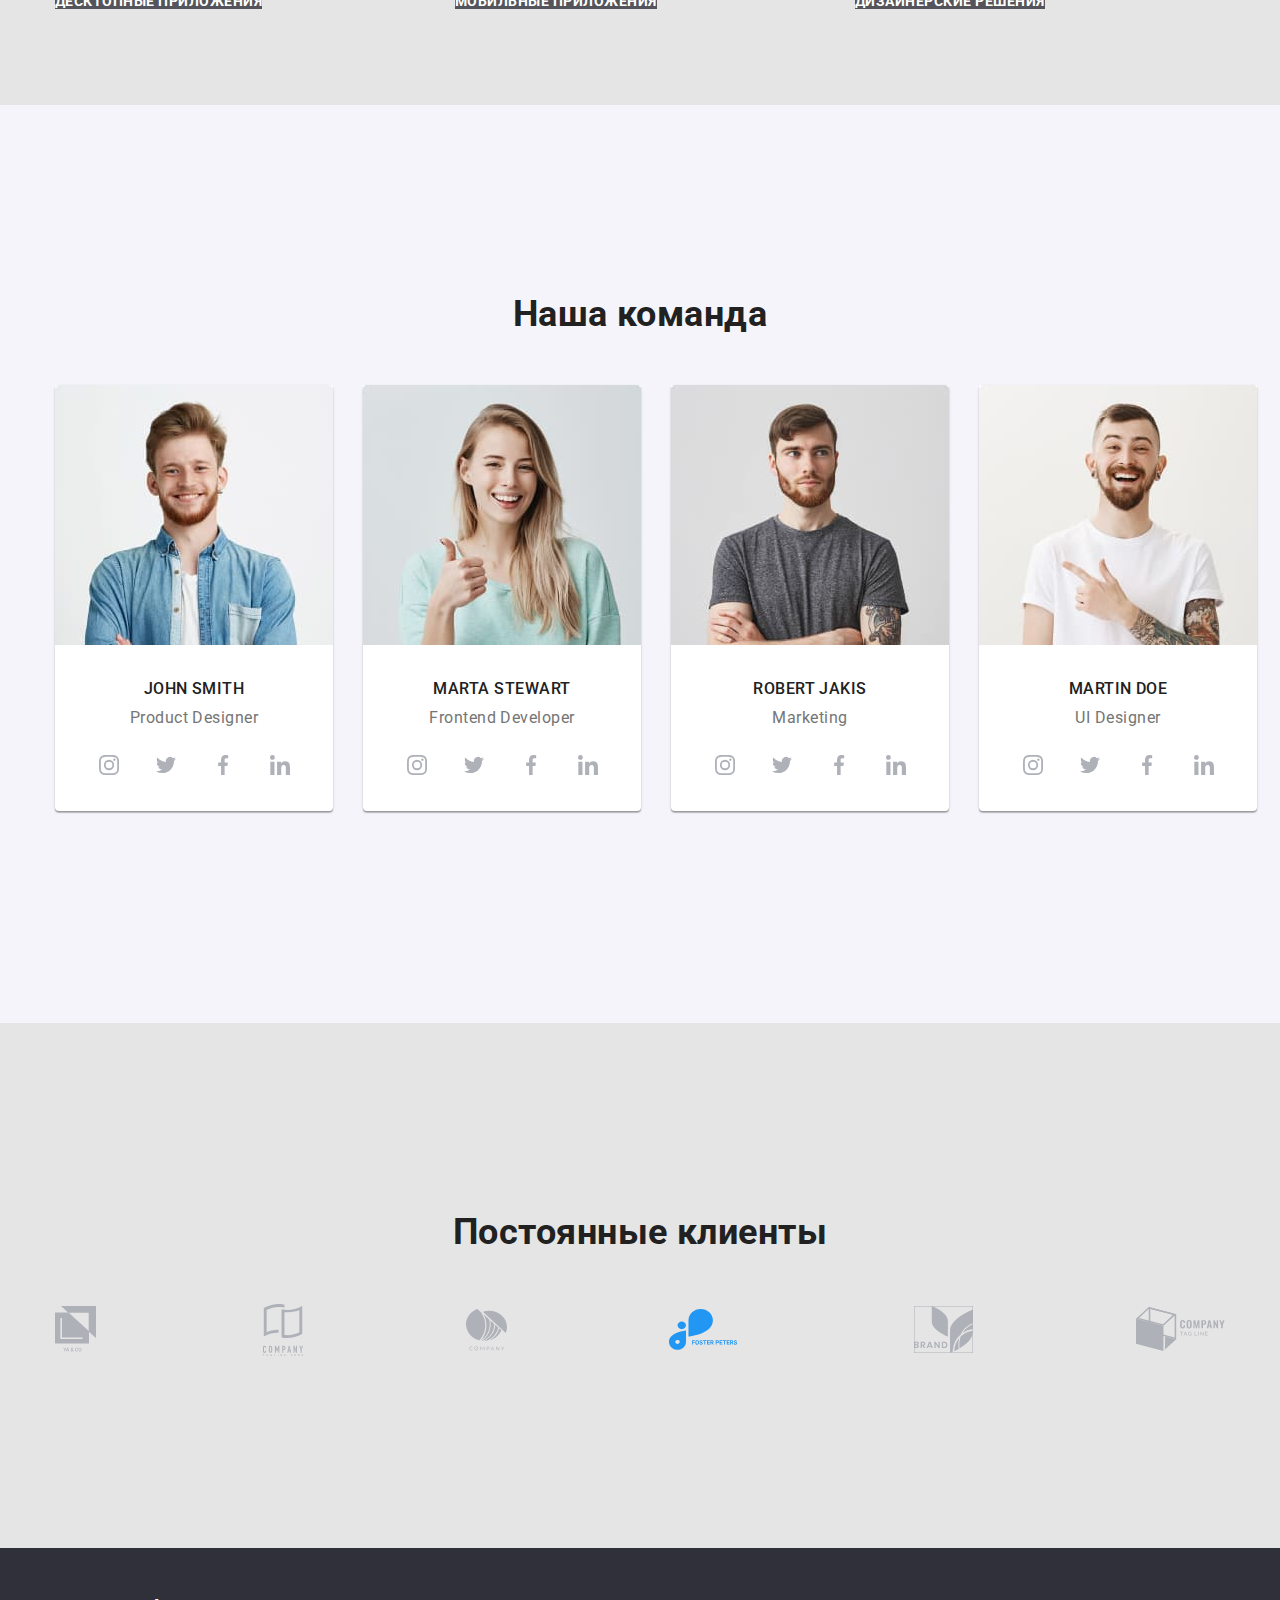
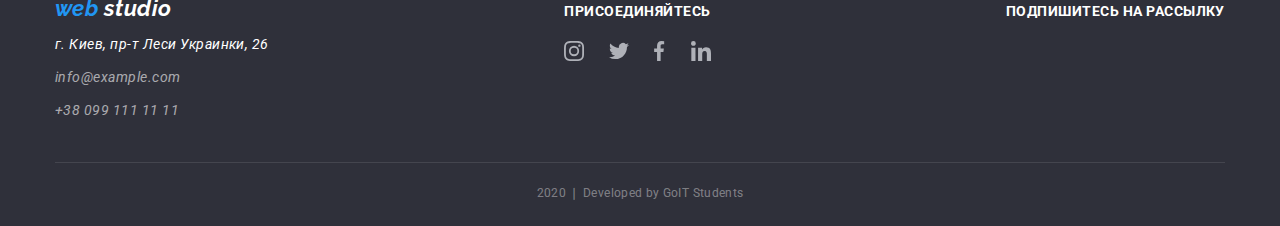
==== commit 3152363d: "исправляет хеддер" ====
--- a/index.html
+++ b/index.html
@@ -36,15 +36,19 @@
         <ul class="header-lists list">
           <li class="item">
             <a class="link-navs" href="">
-              <img class="navs-img" src="/images/envelope.svg" alt="" />
-              info@devstudio.com</a
-            >
+              <svg class="link-navs icon">
+                <use href="./images/symbol-defs1.svg#icon-envelope"></use>
+              </svg>
+              info@devstudio.com
+            </a>
           </li>
-          <li>
-            <p class="tel item">
-              <img class="navs-img" src="/images/smartphone.svg" alt="" /> +38
-              096 111 11 11
-            </p>
+          <li class="item">
+            <a class="link-navs" href="">
+              <svg class="link-navs icon">
+                <use href="./images/symbol-defs1.svg#icon-smartphone"></use>
+              </svg>
+              +38 096 111 11 11
+            </a>
           </li>
         </ul>
       </div>
@@ -144,22 +148,22 @@
                 <p class="section-text comand-text">Product Designer</p>
                 <ul class="list social-networks">
                   <li class="item">
-                    <a href="">
+                    <a class="social-item" href="">
                       <img src="./images/instagram.svg" alt="логотип инстаграм"
                     /></a>
                   </li>
                   <li class="item">
-                    <a href="">
+                    <a class="social-item" href="">
                       <img src="./images/twitter.svg" alt="логотип твитер"
                     /></a>
                   </li>
                   <li class="item">
-                    <a href="">
+                    <a class="social-item" href="">
                       <img src="./images/facebook.svg" alt="логотип фейсбук"
                     /></a>
                   </li>
                   <li class="item">
-                    <a href="">
+                    <a class="social-item" href="">
                       <img src="./images/linkedin.svg" alt="логотип линкден"
                     /></a>
                   </li>
@@ -173,22 +177,22 @@
                 <p class="section-text comand-text">Frontend Developer</p>
                 <ul class="list social-networks">
                   <li class="item">
-                    <a href="">
+                    <a class="social-item" href="">
                       <img src="./images/instagram.svg" alt="логотип инстаграм"
                     /></a>
                   </li>
                   <li class="item">
-                    <a href="">
+                    <a class="social-item" href="">
                       <img src="./images/twitter.svg" alt="логотип твитер"
                     /></a>
                   </li>
                   <li class="item">
-                    <a href="">
+                    <a class="social-item" href="">
                       <img src="./images/facebook.svg" alt="логотип фейсбук"
                     /></a>
                   </li>
                   <li class="item">
-                    <a href="">
+                    <a class="social-item" href="">
                       <img src="./images/linkedin.svg" alt="логотип линкден"
                     /></a>
                   </li>
@@ -202,22 +206,22 @@
                 <p class="section-text comand-text">Marketing</p>
                 <ul class="list social-networks">
                   <li class="item">
-                    <a href="">
+                    <a class="social-item" href="">
                       <img src="./images/instagram.svg" alt="логотип инстаграм"
                     /></a>
                   </li>
                   <li class="item">
-                    <a href="">
+                    <a class="social-item" href="">
                       <img src="./images/twitter.svg" alt="логотип твитер"
                     /></a>
                   </li>
                   <li class="item">
-                    <a href="">
+                    <a class="social-item" href="">
                       <img src="./images/facebook.svg" alt="логотип фейсбук"
                     /></a>
                   </li>
                   <li class="item">
-                    <a href="">
+                    <a class="social-item" href="">
                       <img src="./images/linkedin.svg" alt="логотип линкден"
                     /></a>
                   </li>
@@ -231,22 +235,22 @@
                 <p class="section-text comand-text">UI Designer</p>
                 <ul class="list social-networks">
                   <li class="item">
-                    <a href="">
+                    <a class="social-item" href="">
                       <img src="./images/instagram.svg" alt="логотип инстаграм"
                     /></a>
                   </li>
                   <li class="item">
-                    <a href="">
+                    <a class="social-item" href="">
                       <img src="./images/twitter.svg" alt="логотип твитер"
                     /></a>
                   </li>
                   <li class="item">
-                    <a href="">
+                    <a class="social-item" href="">
                       <img src="./images/facebook.svg" alt="логотип фейсбук"
                     /></a>
                   </li>
                   <li class="item">
-                    <a href="">
+                    <a class="social-item" href="">
                       <img src="./images/linkedin.svg" alt="логотип линкден"
                     /></a>
                   </li>
--- a/css/styles.css
+++ b/css/styles.css
@@ -66,14 +66,25 @@
   margin-right: 30px;
 }
 
+
+.link-navs .icon {
+width: 16px;
+height: 11.2px;
+margin-right: 10px;
+}
+
 .link-navs:hover,
 .link-navs:focus {
   color: #2196f3;
 }
 
-.navs-img{
-  margin-right: 10px;
-}
+
+
+
+
+
+
+
 .link-navs,
 .tel {
   margin: 0px;
@@ -278,6 +289,17 @@
 .social-networks .item:not(:last-child) {
   margin-right: 10px;
 }
+
+.social-item {
+  display: flex;
+  width: 44px;
+  height: 44px;
+  align-items: center;
+  justify-content: center;
+  border-radius: 50%;
+  
+}
+
 .client {
   display: flex;
   align-items: center;
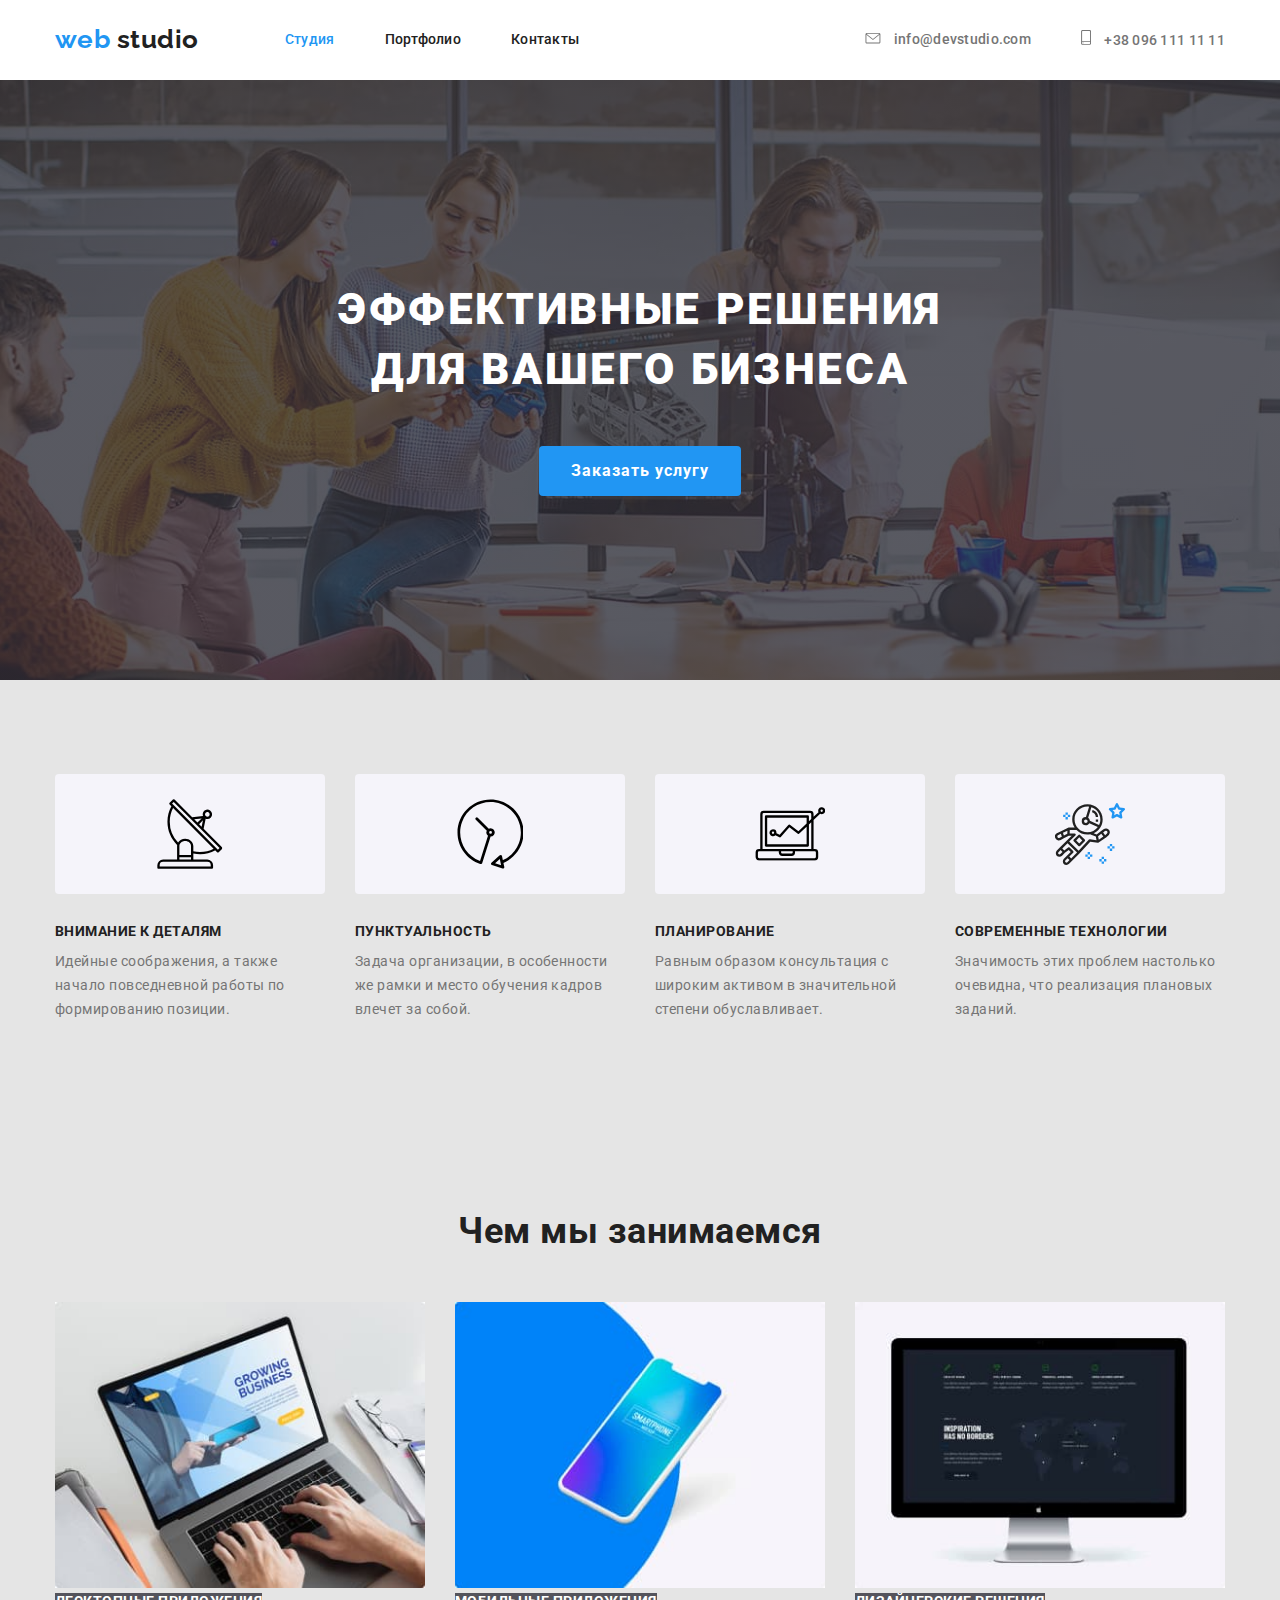
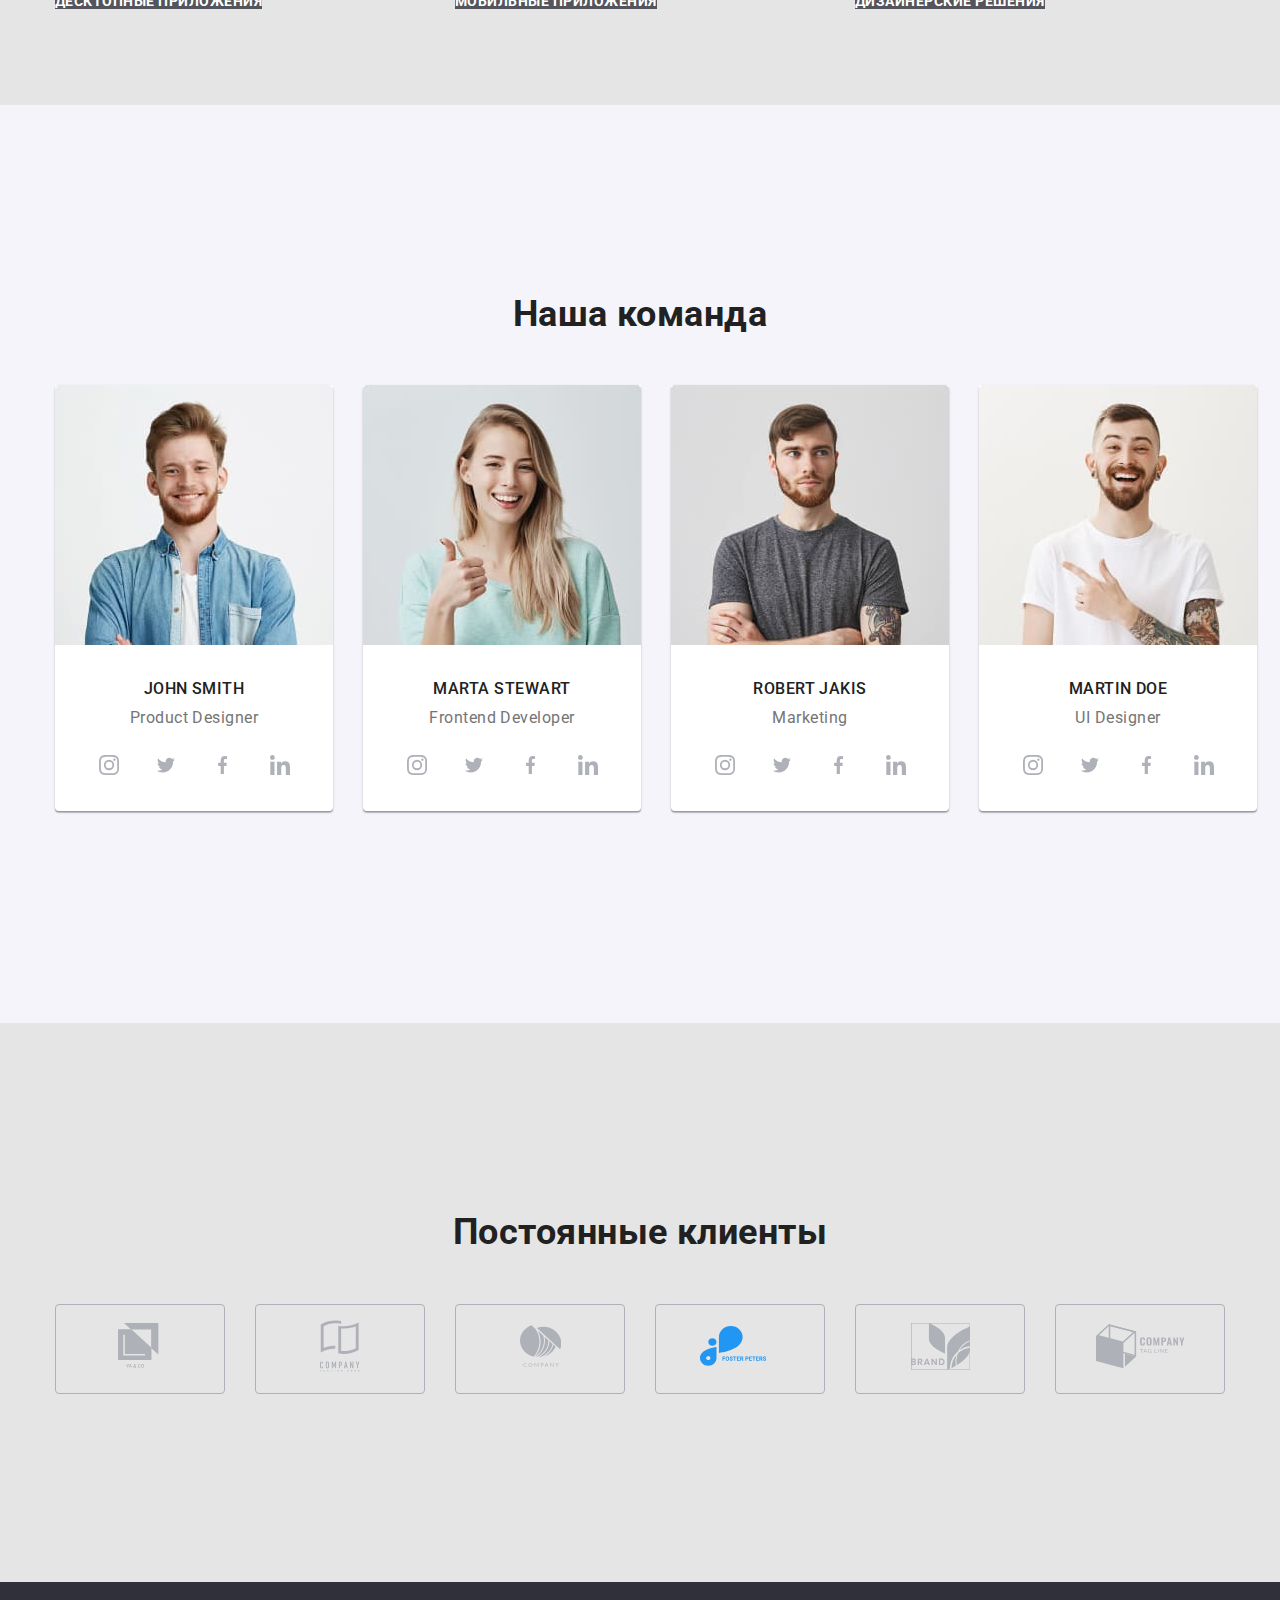
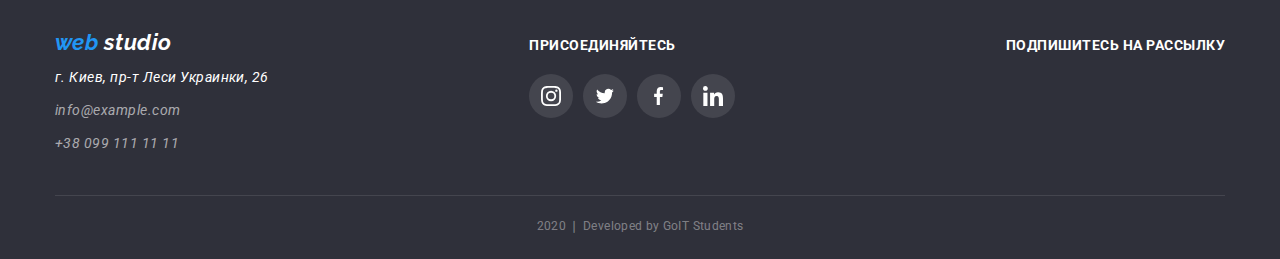
==== commit d558ea52: "Делает футер" ====
--- a/index.html
+++ b/index.html
@@ -36,7 +36,7 @@
         <ul class="header-lists list">
           <li class="item">
             <a class="link-navs" href="">
-              <svg class="link-navs icon">
+              <svg class="link-navs icon" width="16px" height="11.2px">
                 <use href="./images/symbol-defs1.svg#icon-envelope"></use>
               </svg>
               info@devstudio.com
@@ -44,7 +44,7 @@
           </li>
           <li class="item">
             <a class="link-navs" href="">
-              <svg class="link-navs icon">
+              <svg class="link-navs icon" width="10px" height="14.94px">
                 <use href="./images/symbol-defs1.svg#icon-smartphone"></use>
               </svg>
               +38 096 111 11 11
@@ -69,7 +69,9 @@
           <ul class="list advantages">
             <li class="item">
               <div class="img-small">
-                <img src="./images/антенна.svg" alt="антенна" />
+                <svg width="65.32px" height="70px">
+                  <use href="./images/symbol-defs1.svg#icon-antena"></use>
+                </svg>
               </div>
               <h3 class="section-titles">Внимание к деталям</h3>
               <p class="section-text">
@@ -80,7 +82,9 @@
 
             <li class="item">
               <div class="img-small">
-                <img src="./images/часы.svg" alt="часы" />
+                <svg width="66.96px" height="70px">
+                  <use href="./images/symbol-defs1.svg#icon-clock"></use>
+                </svg>
               </div>
               <h3 class="section-titles">Пунктуальность</h3>
               <p class="section-text">
@@ -90,7 +94,9 @@
             </li>
             <li class="item">
               <div class="img-small">
-                <img src="./images/комп.svg" alt="компьютер" />
+                <svg width="70px" height="53.69px">
+                  <use href="./images/symbol-defs1.svg#icon-comp"></use>
+                </svg>
               </div>
               <h3 class="section-titles">Планирование</h3>
               <p class="section-text">
@@ -100,7 +106,9 @@
             </li>
             <li class="item">
               <div class="img-small">
-                <img src="./images/astronaut.svg" alt="космонавт" />
+                <svg width="70px" height="70px">
+                  <use href="./images/symbol-defs1.svg#icon-astronaut"></use>
+                </svg>
               </div>
               <h3 class="section-titles">Современные технологии</h3>
               <p class="section-text">
@@ -149,23 +157,39 @@
                 <ul class="list social-networks">
                   <li class="item">
                     <a class="social-item" href="">
-                      <img src="./images/instagram.svg" alt="логотип инстаграм"
-                    /></a>
-                  </li>
-                  <li class="item">
-                    <a class="social-item" href="">
-                      <img src="./images/twitter.svg" alt="логотип твитер"
-                    /></a>
-                  </li>
-                  <li class="item">
-                    <a class="social-item" href="">
-                      <img src="./images/facebook.svg" alt="логотип фейсбук"
-                    /></a>
-                  </li>
-                  <li class="item">
-                    <a class="social-item" href="">
-                      <img src="./images/linkedin.svg" alt="логотип линкден"
-                    /></a>
+                      <svg width="20px" height="20px">
+                        <use
+                          href="./images/symbol-defs1.svg#icon-instagram"
+                        ></use>
+                      </svg>
+                    </a>
+                  </li>
+                  <li class="item">
+                    <a class="social-item" href="">
+                      <svg width="20px" height="16.25px">
+                        <use
+                          href="./images/symbol-defs1.svg#icon-twitter"
+                        ></use>
+                      </svg>
+                    </a>
+                  </li>
+                  <li class="item">
+                    <a class="social-item" href="">
+                      <svg width="10px" height="20px">
+                        <use
+                          href="./images/symbol-defs1.svg#icon-facebook"
+                        ></use>
+                      </svg>
+                    </a>
+                  </li>
+                  <li class="item">
+                    <a class="social-item" href="">
+                      <svg width="20px" height="20px">
+                        <use
+                          href="./images/symbol-defs1.svg#icon-linkedin"
+                        ></use>
+                      </svg>
+                    </a>
                   </li>
                 </ul>
               </li>
@@ -178,23 +202,39 @@
                 <ul class="list social-networks">
                   <li class="item">
                     <a class="social-item" href="">
-                      <img src="./images/instagram.svg" alt="логотип инстаграм"
-                    /></a>
-                  </li>
-                  <li class="item">
-                    <a class="social-item" href="">
-                      <img src="./images/twitter.svg" alt="логотип твитер"
-                    /></a>
-                  </li>
-                  <li class="item">
-                    <a class="social-item" href="">
-                      <img src="./images/facebook.svg" alt="логотип фейсбук"
-                    /></a>
-                  </li>
-                  <li class="item">
-                    <a class="social-item" href="">
-                      <img src="./images/linkedin.svg" alt="логотип линкден"
-                    /></a>
+                      <svg width="20px" height="20px">
+                        <use
+                          href="./images/symbol-defs1.svg#icon-instagram"
+                        ></use>
+                      </svg>
+                    </a>
+                  </li>
+                  <li class="item">
+                    <a class="social-item" href="">
+                      <svg width="20px" height="16.25px">
+                        <use
+                          href="./images/symbol-defs1.svg#icon-twitter"
+                        ></use>
+                      </svg>
+                    </a>
+                  </li>
+                  <li class="item">
+                    <a class="social-item" href="">
+                      <svg width="10px" height="20px">
+                        <use
+                          href="./images/symbol-defs1.svg#icon-facebook"
+                        ></use>
+                      </svg>
+                    </a>
+                  </li>
+                  <li class="item">
+                    <a class="social-item" href="">
+                      <svg width="20px" height="20px">
+                        <use
+                          href="./images/symbol-defs1.svg#icon-linkedin"
+                        ></use>
+                      </svg>
+                    </a>
                   </li>
                 </ul>
               </li>
@@ -207,23 +247,39 @@
                 <ul class="list social-networks">
                   <li class="item">
                     <a class="social-item" href="">
-                      <img src="./images/instagram.svg" alt="логотип инстаграм"
-                    /></a>
-                  </li>
-                  <li class="item">
-                    <a class="social-item" href="">
-                      <img src="./images/twitter.svg" alt="логотип твитер"
-                    /></a>
-                  </li>
-                  <li class="item">
-                    <a class="social-item" href="">
-                      <img src="./images/facebook.svg" alt="логотип фейсбук"
-                    /></a>
-                  </li>
-                  <li class="item">
-                    <a class="social-item" href="">
-                      <img src="./images/linkedin.svg" alt="логотип линкден"
-                    /></a>
+                      <svg width="20px" height="20px">
+                        <use
+                          href="./images/symbol-defs1.svg#icon-instagram"
+                        ></use>
+                      </svg>
+                    </a>
+                  </li>
+                  <li class="item">
+                    <a class="social-item" href="">
+                      <svg width="20px" height="16.25px">
+                        <use
+                          href="./images/symbol-defs1.svg#icon-twitter"
+                        ></use>
+                      </svg>
+                    </a>
+                  </li>
+                  <li class="item">
+                    <a class="social-item" href="">
+                      <svg width="10px" height="20px">
+                        <use
+                          href="./images/symbol-defs1.svg#icon-facebook"
+                        ></use>
+                      </svg>
+                    </a>
+                  </li>
+                  <li class="item">
+                    <a class="social-item" href="">
+                      <svg width="20px" height="20px">
+                        <use
+                          href="./images/symbol-defs1.svg#icon-linkedin"
+                        ></use>
+                      </svg>
+                    </a>
                   </li>
                 </ul>
               </li>
@@ -236,23 +292,39 @@
                 <ul class="list social-networks">
                   <li class="item">
                     <a class="social-item" href="">
-                      <img src="./images/instagram.svg" alt="логотип инстаграм"
-                    /></a>
-                  </li>
-                  <li class="item">
-                    <a class="social-item" href="">
-                      <img src="./images/twitter.svg" alt="логотип твитер"
-                    /></a>
-                  </li>
-                  <li class="item">
-                    <a class="social-item" href="">
-                      <img src="./images/facebook.svg" alt="логотип фейсбук"
-                    /></a>
-                  </li>
-                  <li class="item">
-                    <a class="social-item" href="">
-                      <img src="./images/linkedin.svg" alt="логотип линкден"
-                    /></a>
+                      <svg width="20px" height="20px">
+                        <use
+                          href="./images/symbol-defs1.svg#icon-instagram"
+                        ></use>
+                      </svg>
+                    </a>
+                  </li>
+                  <li class="item">
+                    <a class="social-item" href="">
+                      <svg width="20px" height="16.25px">
+                        <use
+                          href="./images/symbol-defs1.svg#icon-twitter"
+                        ></use>
+                      </svg>
+                    </a>
+                  </li>
+                  <li class="item">
+                    <a class="social-item" href="">
+                      <svg width="10px" height="20px">
+                        <use
+                          href="./images/symbol-defs1.svg#icon-facebook"
+                        ></use>
+                      </svg>
+                    </a>
+                  </li>
+                  <li class="item">
+                    <a class="social-item" href="">
+                      <svg width="20px" height="20px">
+                        <use
+                          href="./images/symbol-defs1.svg#icon-linkedin"
+                        ></use>
+                      </svg>
+                    </a>
                   </li>
                 </ul>
               </li>
@@ -266,22 +338,58 @@
           <h2 class="section-title">Постоянные клиенты</h2>
           <ul class="list client">
             <li class="item">
-              <a href=""><img src="./images/logo1.svg" alt="" /></a>
-            </li>
-            <li class="item">
-              <a href=""><img src="./images/logo2.svg" alt="" /></a>
-            </li>
-            <li class="item">
-              <a href=""><img src="./images/logo3.svg" alt="" /></a>
-            </li>
-            <li class="item">
-              <a href=""><img src="./images/logo4.svg" alt="" /></a>
-            </li>
-            <li class="item">
-              <a href=""><img src="./images/logo5.svg" alt="" /></a>
-            </li>
-            <li class="item">
-              <a href=""><img src="./images/logo6.svg" alt="" /></a>
+              <div class="client-logo">
+                <a href=""
+                  ><svg width="44.27px" height="49.23px">
+                    <use href="./images/symbol-defs1.svg#icon-logo1"></use>
+                  </svg>
+                </a>
+              </div>
+            </li>
+            <li class="item">
+              <div class="client-logo">
+                <a href=""
+                  ><svg width="40px" height="52px">
+                    <use href="./images/symbol-defs1.svg#icon-logo2"></use>
+                  </svg>
+                </a>
+              </div>
+            </li>
+            <li class="item">
+              <div class="client-logo">
+                <a href=""
+                  ><svg width="41px" height="42.6px">
+                    <use href="./images/symbol-defs1.svg#icon-logo3"></use>
+                  </svg>
+                </a>
+              </div>
+            </li>
+            <li class="item">
+              <div class="client-logo">
+                <a href=""
+                  ><svg width="79.66px" height="42.02px">
+                    <use href="./images/symbol-defs1.svg#icon-logo4"></use>
+                  </svg>
+                </a>
+              </div>
+            </li>
+            <li class="item">
+              <div class="client-logo">
+                <a href=""
+                  ><svg width="59px" height="47px">
+                    <use href="./images/symbol-defs1.svg#icon-logo5"></use>
+                  </svg>
+                </a>
+              </div>
+            </li>
+            <li class="item">
+              <div class="client-logo">
+                <a href=""
+                  ><svg width="88.48px" height="45.44px">
+                    <use href="./images/symbol-defs1.svg#icon-logo6"></use>
+                  </svg>
+                </a>
+              </div>
             </li>
           </ul>
         </div>
@@ -307,24 +415,32 @@
             <b class="action">Присоединяйтесь</b>
             <ul class="list social-networksf">
               <li class="item">
-                <a href="">
-                  <img src="./images/instagram.svg" alt="логотип инстаграм"
-                /></a>
+                <a class="footer-icon" href="">
+                  <svg width="20px" height="20px">
+                    <use href="./images/symbol-defs1.svg#icon-instagram"></use>
+                  </svg>
+                </a>
               </li>
               <li class="item">
-                <a href="">
-                  <img src="./images/twitter.svg" alt="логотип твитер"
-                /></a>
+                <a class="footer-icon" href="">
+                  <svg width="20px" height="16.25px">
+                    <use href="./images/symbol-defs1.svg#icon-twitter"></use>
+                  </svg>
+                </a>
               </li>
               <li class="item">
-                <a href="">
-                  <img src="./images/facebook.svg" alt="логотип фейсбук"
-                /></a>
+                <a class="footer-icon" href="">
+                  <svg width="10px" height="20px">
+                    <use href="./images/symbol-defs1.svg#icon-facebook"></use>
+                  </svg>
+                </a>
               </li>
               <li class="item">
-                <a href="">
-                  <img src="./images/linkedin.svg" alt="логотип линкден"
-                /></a>
+                <a class="footer-icon" href="">
+                  <svg width="20px" height="20px">
+                    <use href="./images/symbol-defs1.svg#icon-linkedin"></use>
+                  </svg>
+                </a>
               </li>
             </ul>
           </div>
--- a/css/styles.css
+++ b/css/styles.css
@@ -68,25 +68,19 @@
 
 
 .link-navs .icon {
-width: 16px;
-height: 11.2px;
 margin-right: 10px;
+fill: #757575;
 }
 
 .link-navs:hover,
 .link-navs:focus {
   color: #2196f3;
-}
-
-
-
-
-
-
-
-
-.link-navs,
-.tel {
+  fill: #2196f3;
+  
+}
+
+
+.link-navs {
   margin: 0px;
   color: #757575;
   font-weight: 500;
@@ -169,6 +163,9 @@
   height: 1px;
   margin: -1px;
 }
+
+
+
 .section {
   padding-top: 94px;
   padding-bottom: 94px;
@@ -222,9 +219,13 @@
 .list-comanda {
   display: flex;
   align-items: center;
+  
 }
 .list-comanda .link-comanda:not(:last-child) {
   margin-right: 30px;
+}
+.link-comanda {
+  box-shadow: 0px 2px 1px rgba(0, 0, 0, 0.2), 0px 1px 1px rgba(0, 0, 0, 0.14), 0px 1px 3px rgba(0, 0, 0, 0.12);
 }
 
 .section-text {
@@ -297,16 +298,35 @@
   align-items: center;
   justify-content: center;
   border-radius: 50%;
+  fill: #AFB1B8;
+}
+
+.social-item:hover,
+.social-item:focus {
+background-color: #2196F3;
+  fill: #FFFFFF;
+}
+
+
+.client {
+  display: flex;
+  align-items: center;
   
-}
-
-.client {
-  display: flex;
-  align-items: center;
-  justify-content: space-between;
 }
 .client .item:not(:last-child) {
   margin-right: 30px;
+}
+
+.client-logo {
+  display: flex;
+  width: 170px;
+  height: 90px;
+  border: 1px solid #AFB1B8;
+
+border-radius: 4px;
+  background-color: #E5E5E5;
+  justify-content: center;
+  align-items: center;
 }
 
 .link {
@@ -377,11 +397,32 @@
   justify-content: space-between;
 }
 
+.footer-icon {
+  display: flex;
+  width: 44px;
+  height: 44px;
+  align-items: center;
+  justify-content: center;
+  border-radius: 50%;
+  background: rgba(255, 255, 255, 0.1);
+  fill: #FFFFFF;
+}
+
+.footer-icon:hover,
+.footer-icon:focus {
+  background-color: #2196F3;
+}
+
 .social-networksf {
   display: flex;
   align-items: center;
   justify-content: space-between;
 }
+
+.social-networksf .item {
+  margin-right: 10px;
+}
+
 .action {
   display: inline-block;
   margin-bottom: 21px;
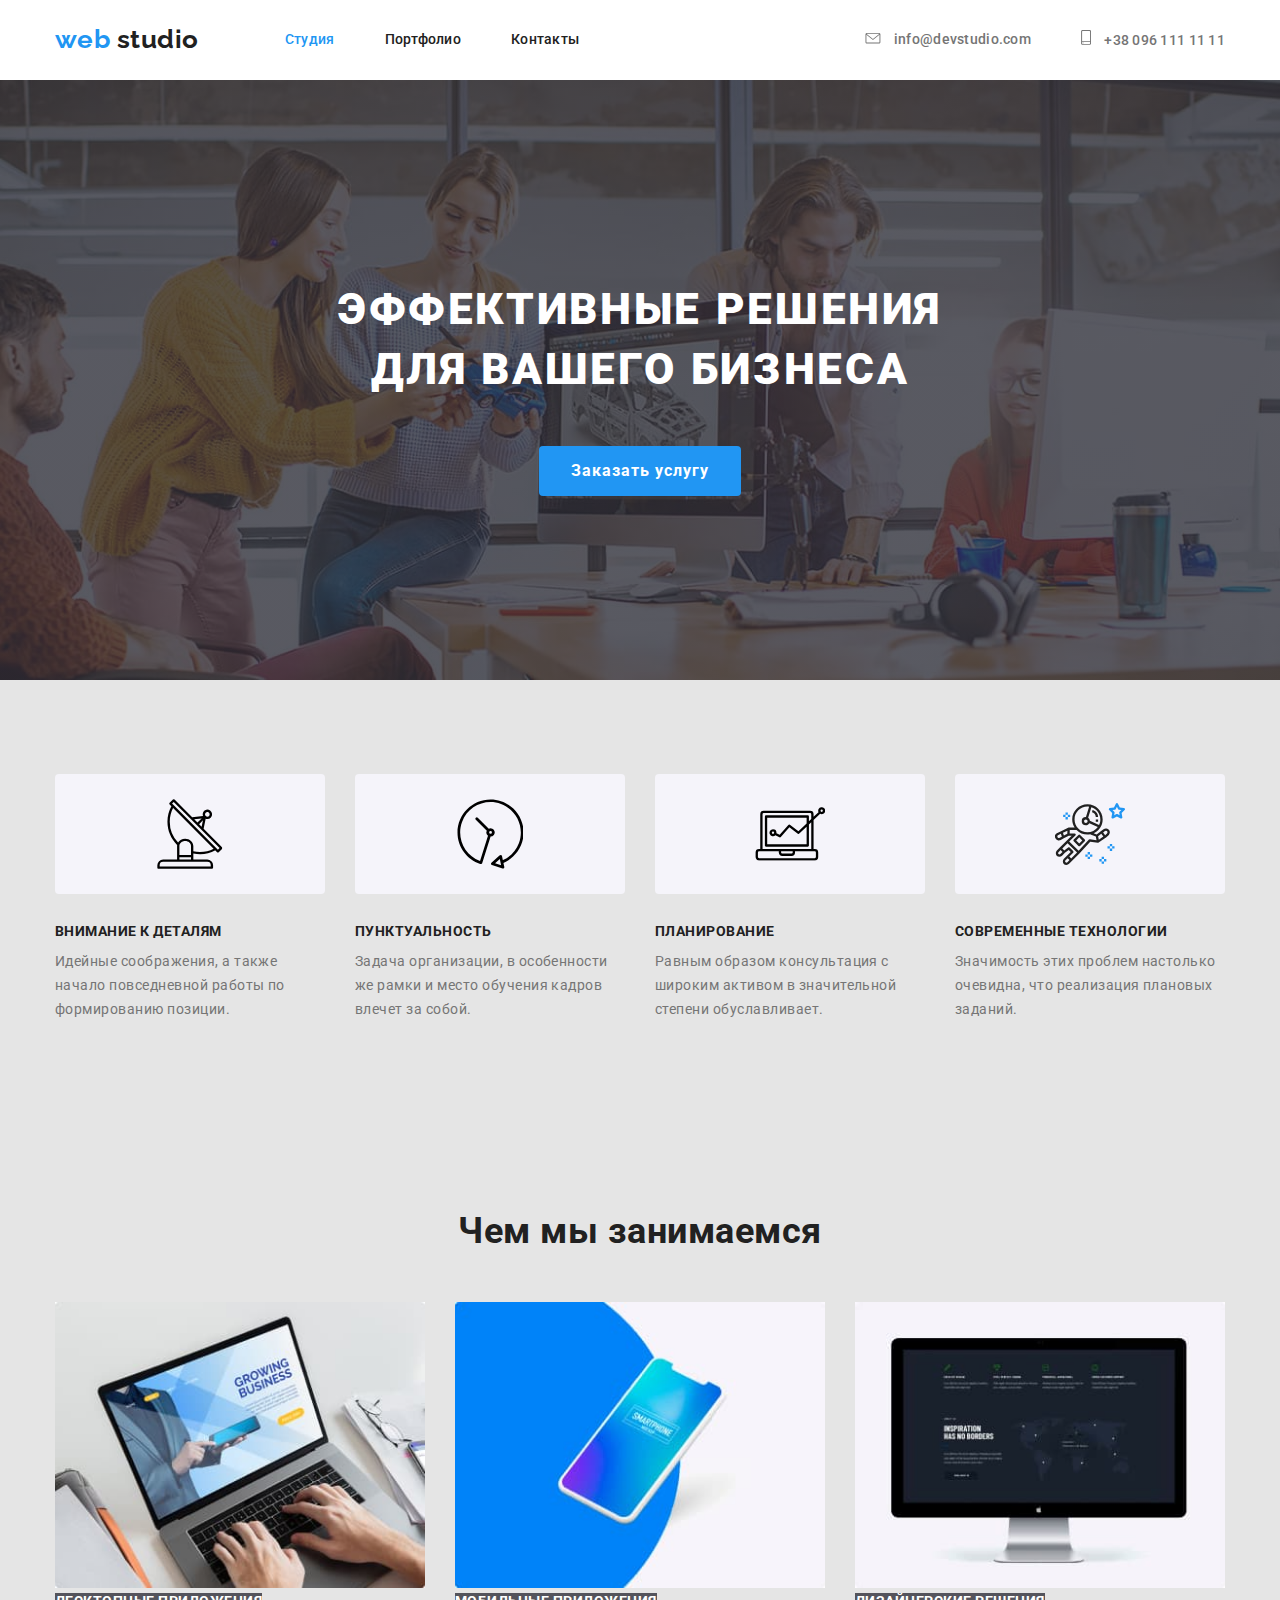
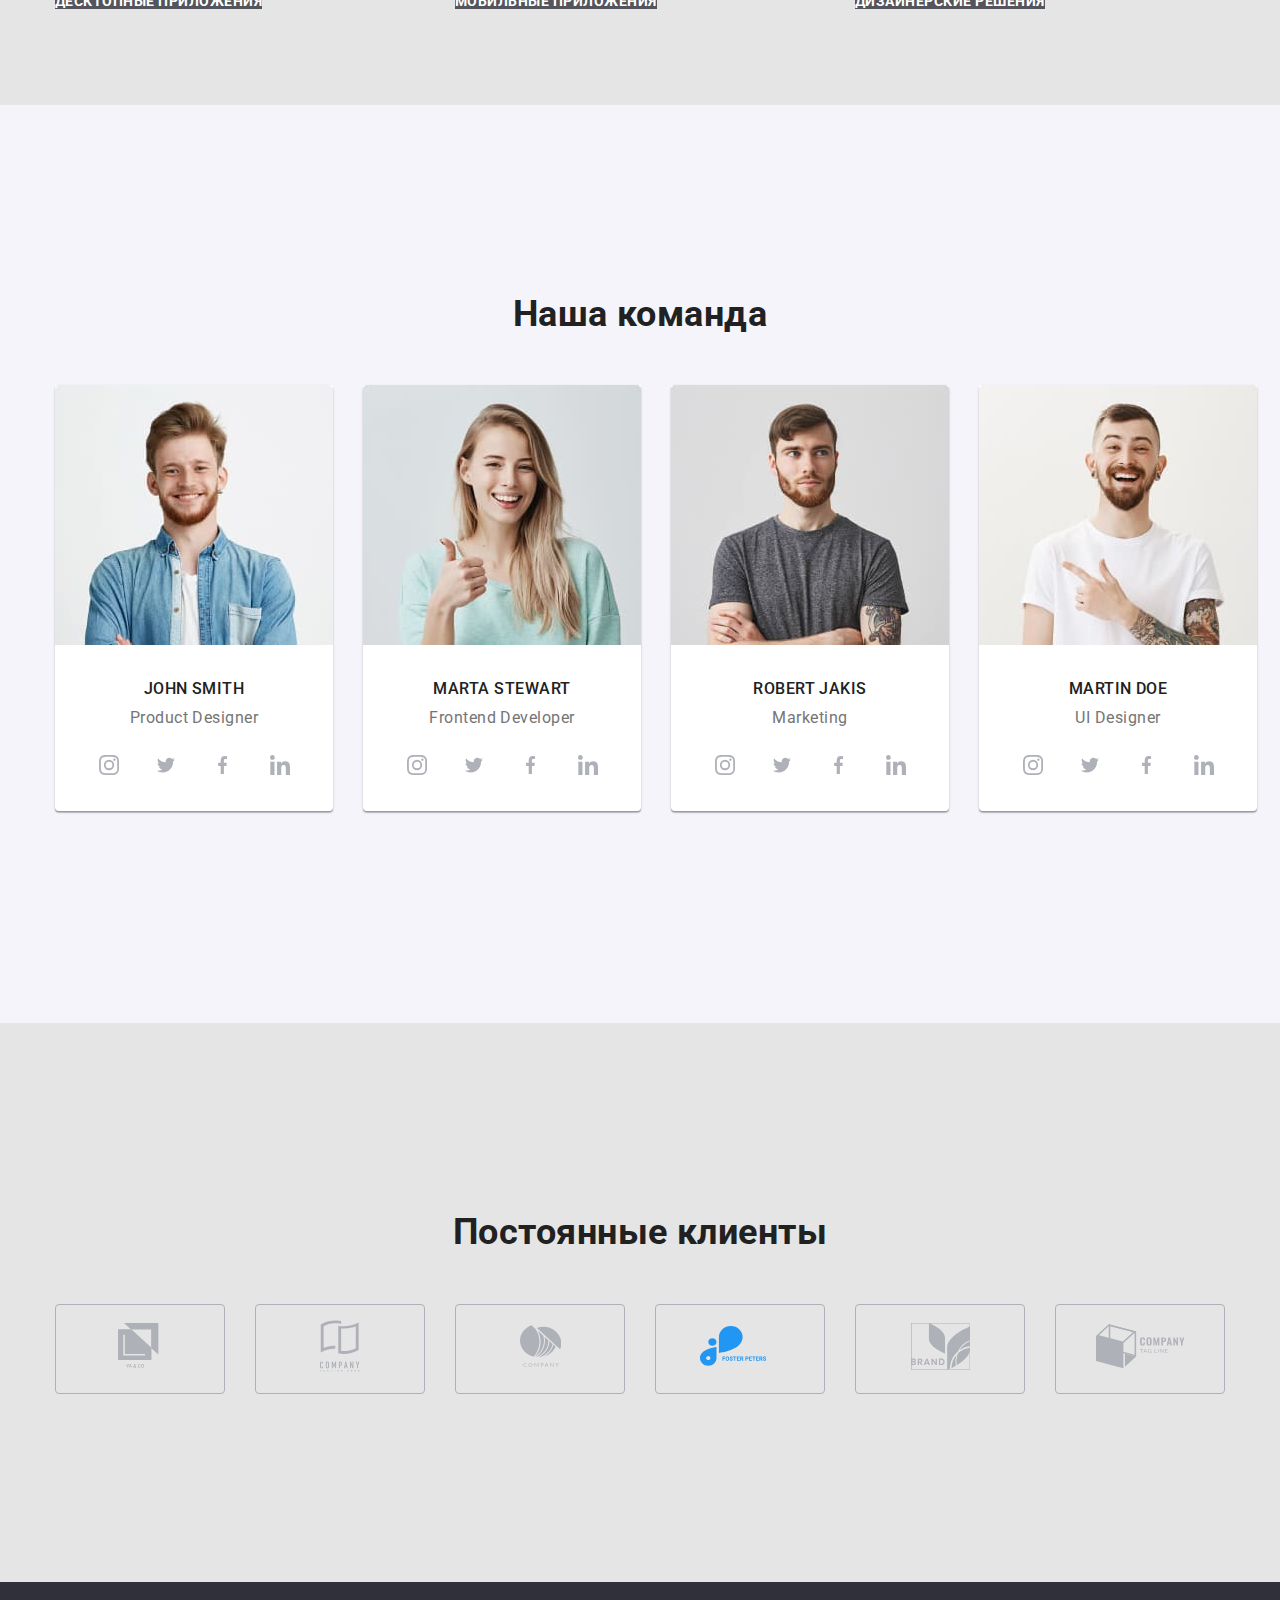
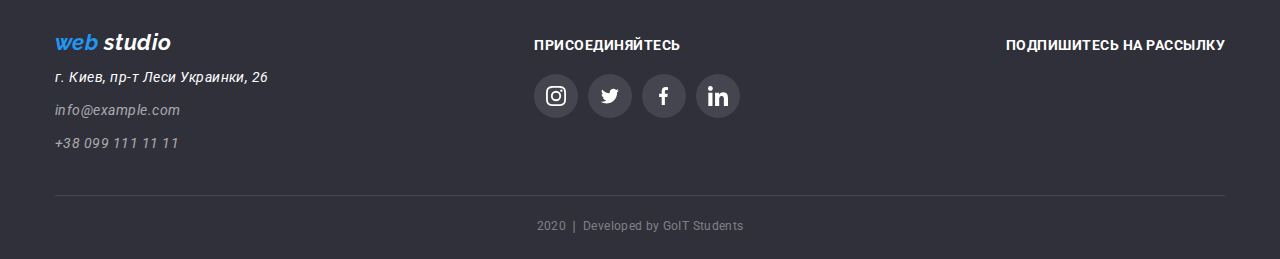
==== commit fb896149: "исправляет ошибки" ====
--- a/index.html
+++ b/index.html
@@ -35,20 +35,24 @@
 
         <ul class="header-lists list">
           <li class="item">
-            <a class="link-navs" href="">
-              <svg class="link-navs icon" width="16px" height="11.2px">
-                <use href="./images/symbol-defs1.svg#icon-envelope"></use>
-              </svg>
-              info@devstudio.com
-            </a>
+            <span class="HHH">
+              <a class="link-navs" href="">
+                <svg class="icon" width="16px" height="11.2px">
+                  <use href="./images/symbol-defs1.svg#icon-envelope"></use>
+                </svg>
+                info@devstudio.com
+              </a>
+            </span>
           </li>
           <li class="item">
-            <a class="link-navs" href="">
-              <svg class="link-navs icon" width="10px" height="14.94px">
-                <use href="./images/symbol-defs1.svg#icon-smartphone"></use>
-              </svg>
-              +38 096 111 11 11
-            </a>
+            <span class="HHH"
+              ><a class="link-navs" href="">
+                <svg class="link-navs icon" width="10px" height="14.94px">
+                  <use href="./images/symbol-defs1.svg#icon-smartphone"></use>
+                </svg>
+                +38 096 111 11 11
+              </a></span
+            >
           </li>
         </ul>
       </div>
--- a/css/styles.css
+++ b/css/styles.css
@@ -66,19 +66,17 @@
   margin-right: 30px;
 }
 
-
 .link-navs .icon {
-margin-right: 10px;
-fill: #757575;
-}
-
-.link-navs:hover,
-.link-navs:focus {
+  margin-right: 10px;
+  fill: #757575;
+}
+
+.HHH:hover a {
   color: #2196f3;
+}
+.HHH:hover svg {
   fill: #2196f3;
-  
-}
-
+}
 
 .link-navs {
   margin: 0px;
@@ -114,10 +112,14 @@
   background-color: #ffffff;
 }
 .hero {
-   height: 600px;
+  height: 600px;
   max-width: 1600px;
-  background-image: linear-gradient( to right, rgba(47, 48, 58, 0.8), rgba(47, 48, 58, 0.8)), url(../images/Header\ img.jpg);
-  
+  background-image: linear-gradient(
+      to right,
+      rgba(47, 48, 58, 0.8),
+      rgba(47, 48, 58, 0.8)
+    ),
+    url(../images/Heroimg.jpg);
   background-size: cover;
   background-position: center;
   background-repeat: no-repeat;
@@ -125,9 +127,9 @@
   margin-right: auto;
   padding-top: 200px;
   padding-bottom: 200px;
-  
-  text-align: center;
-}
+  text-align: center;
+}
+
 .hero-title {
   margin-top: 0;
   margin-bottom: 46px;
@@ -164,8 +166,6 @@
   margin: -1px;
 }
 
-
-
 .section {
   padding-top: 94px;
   padding-bottom: 94px;
@@ -203,9 +203,6 @@
   align-items: center;
 }
 
-
-  
-
 .work {
   display: flex;
   align-items: center;
@@ -219,13 +216,9 @@
 .list-comanda {
   display: flex;
   align-items: center;
-  
 }
 .list-comanda .link-comanda:not(:last-child) {
   margin-right: 30px;
-}
-.link-comanda {
-  box-shadow: 0px 2px 1px rgba(0, 0, 0, 0.2), 0px 1px 1px rgba(0, 0, 0, 0.14), 0px 1px 3px rgba(0, 0, 0, 0.12);
 }
 
 .section-text {
@@ -298,20 +291,18 @@
   align-items: center;
   justify-content: center;
   border-radius: 50%;
-  fill: #AFB1B8;
+  fill: #afb1b8;
 }
 
 .social-item:hover,
 .social-item:focus {
-background-color: #2196F3;
-  fill: #FFFFFF;
-}
-
+  background-color: #2196f3;
+  fill: #ffffff;
+}
 
 .client {
   display: flex;
   align-items: center;
-  
 }
 .client .item:not(:last-child) {
   margin-right: 30px;
@@ -321,10 +312,10 @@
   display: flex;
   width: 170px;
   height: 90px;
-  border: 1px solid #AFB1B8;
-
-border-radius: 4px;
-  background-color: #E5E5E5;
+  border: 1px solid #afb1b8;
+
+  border-radius: 4px;
+  background-color: #e5e5e5;
   justify-content: center;
   align-items: center;
 }
@@ -340,7 +331,6 @@
   text-decoration: none;
 }
 
-}
 .link:hover,
 .link:focus {
   color: #2196f3;
@@ -405,12 +395,12 @@
   justify-content: center;
   border-radius: 50%;
   background: rgba(255, 255, 255, 0.1);
-  fill: #FFFFFF;
+  fill: #ffffff;
 }
 
 .footer-icon:hover,
 .footer-icon:focus {
-  background-color: #2196F3;
+  background-color: #2196f3;
 }
 
 .social-networksf {
@@ -419,7 +409,7 @@
   justify-content: space-between;
 }
 
-.social-networksf .item {
+.social-networksf .item:not(:last-child) {
   margin-right: 10px;
 }
 
@@ -559,3 +549,8 @@
   overflow: hidden;
 }
 
+.cards:hover,
+.cards:focus {
+  box-shadow: 1px 4px 6px rgba(0, 0, 0, 0.16), 0px 4px 4px rgba(0, 0, 0, 0.06),
+    0px 1px 1px rgba(0, 0, 0, 0.12);
+}
